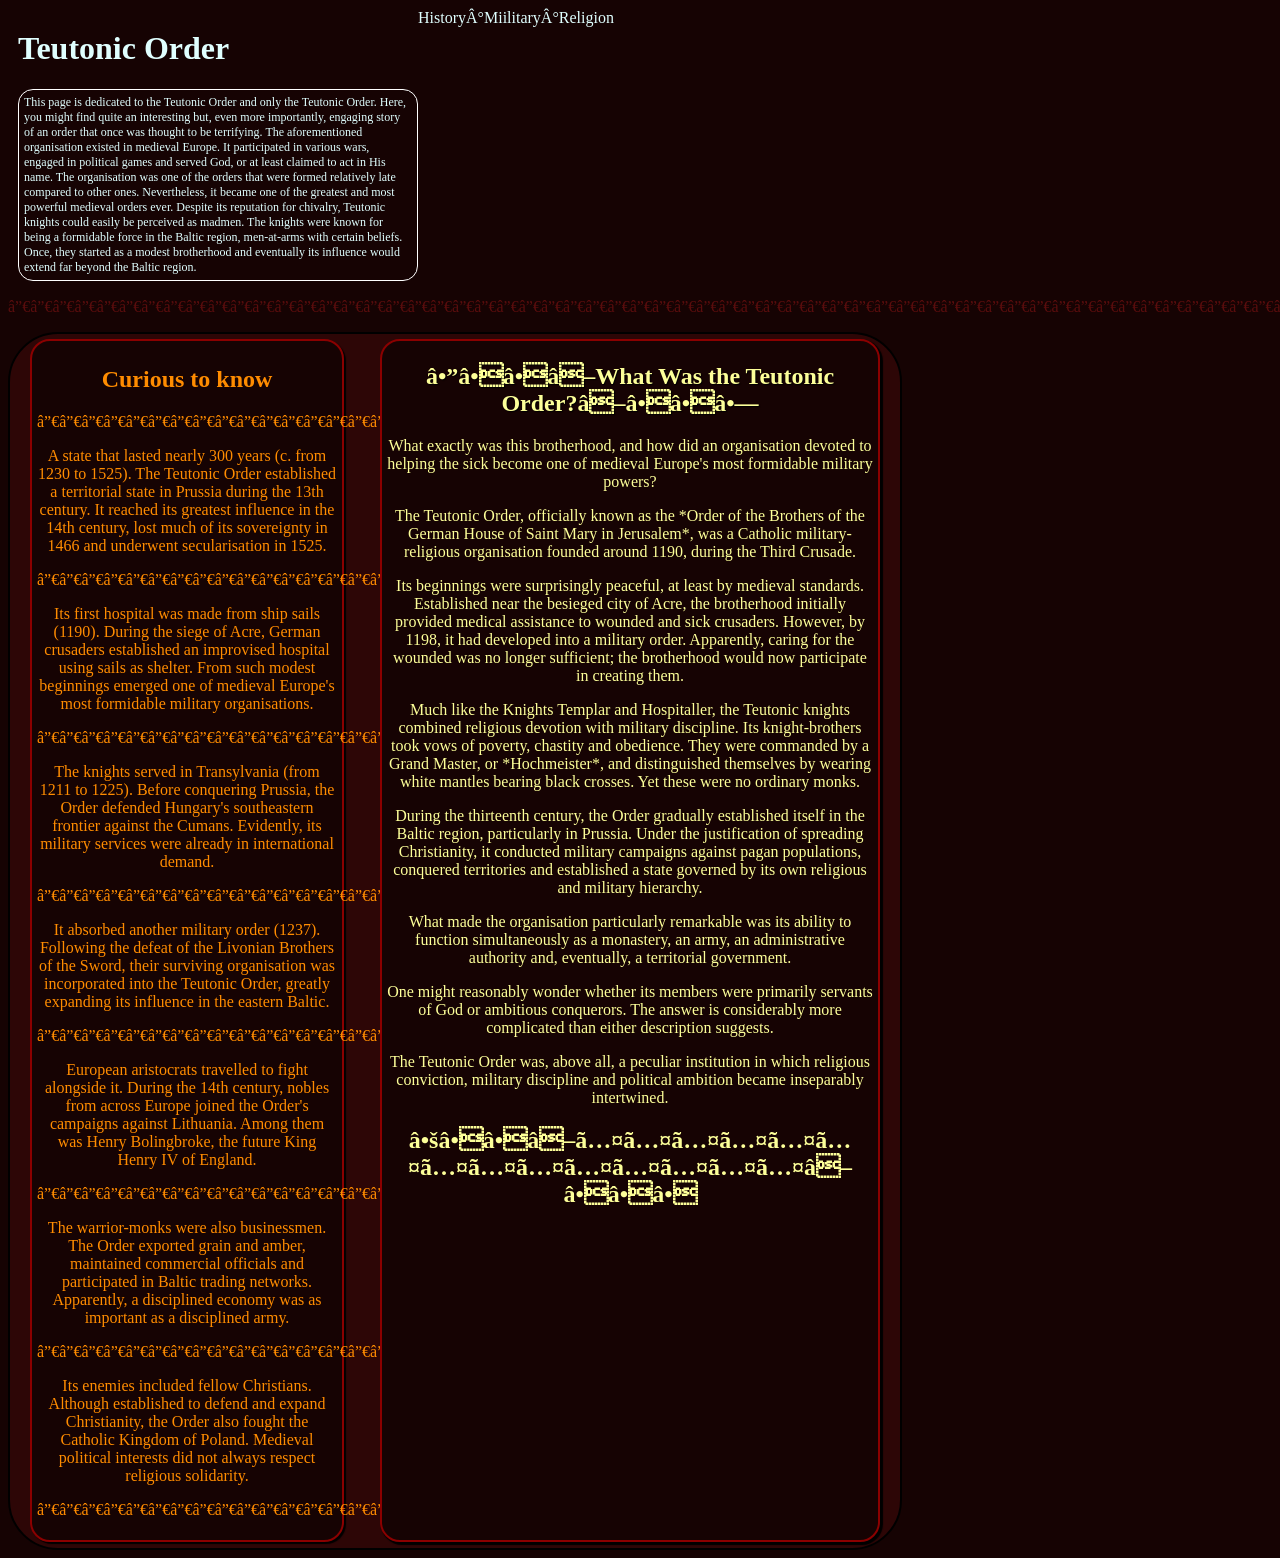
==== page.html @ 75b75c7e "this page will eventually replace the default one" ====
<!doctype html>
<html lang="en">
  <head>
    <meta: charset: UTF-8/>
    <meta name="viewport" content="device-width, initial-scale=1.0" />
    <title>A casual page in the browser</title>
    <link id="theme" , rel="stylesheet" href="style.css" />
  </head>

  <body>
    <header>
      <div class="StartOf">
        <h1>Teutonic Order</h1>
        <div>History°Miilitary°Religion</div>
        <article class="description">
          This page is dedicated to the Teutonic Order and only the Teutonic
          Order. Here, you might find quite an interesting but, even more
          importantly, engaging story of an order that once was thought to be
          terrifying. The aforementioned organisation existed in medieval
          Europe. It participated in various wars, engaged in political games
          and served God, or at least claimed to act in His name. The
          organisation was one of the orders that were formed relatively late
          compared to other ones. Nevertheless, it became one of the greatest
          and most powerful medieval orders ever. Despite its reputation for
          chivalry, Teutonic knights could easily be perceived as madmen. The
          knights were known for being a formidable force in the Baltic region,
          men-at-arms with certain beliefs. Once, they started as a modest
          brotherhood and eventually its influence would extend far beyond the
          Baltic region.
        </article>
      </div>
    </header>

    <!-- <img
      class="intro"
      src="images/TeutonicBanner2.png"
      alt="Teutonic Order could be visualised through its symbols"
    />
    -->
    <p class="division">
      ───────────────────────────────────────────────────────────────────────────────────────────────────────────────
    </p>
    <main class="part1">
      <article class="arr2">
        <h2 class="heading2">Curious to know</h2>
        <p>──────────────────────────</p>

        <p>
          A state that lasted nearly 300 years (c. from 1230 to 1525). The
          Teutonic Order established a territorial state in Prussia during the
          13th century. It reached its greatest influence in the 14th century,
          lost much of its sovereignty in 1466 and underwent secularisation in
          1525.
        </p>

        <p>──────────────────────────</p>

        <p>
          Its first hospital was made from ship sails (1190). During the siege
          of Acre, German crusaders established an improvised hospital using
          sails as shelter. From such modest beginnings emerged one of medieval
          Europe's most formidable military organisations.
        </p>

        <p>──────────────────────────</p>

        <p>
          The knights served in Transylvania (from 1211 to 1225). Before
          conquering Prussia, the Order defended Hungary's southeastern frontier
          against the Cumans. Evidently, its military services were already in
          international demand.
        </p>

        <p>──────────────────────────</p>

        <p>
          It absorbed another military order (1237). Following the defeat of the
          Livonian Brothers of the Sword, their surviving organisation was
          incorporated into the Teutonic Order, greatly expanding its influence
          in the eastern Baltic.
        </p>

        <p>──────────────────────────</p>

        <p>
          European aristocrats travelled to fight alongside it. During the 14th
          century, nobles from across Europe joined the Order's campaigns
          against Lithuania. Among them was Henry Bolingbroke, the future King
          Henry IV of England.
        </p>

        <p>──────────────────────────</p>

        <p>
          The warrior-monks were also businessmen. The Order exported grain and
          amber, maintained commercial officials and participated in Baltic
          trading networks. Apparently, a disciplined economy was as important
          as a disciplined army.
        </p>

        <p>──────────────────────────</p>

        <p>
          Its enemies included fellow Christians. Although established to defend
          and expand Christianity, the Order also fought the Catholic Kingdom of
          Poland. Medieval political interests did not always respect religious
          solidarity.
        </p>

        <p>──────────────────────────</p>
      </article>
      <article class="arr1">
        <h2 class="ssection1">╔══❖What Was the Teutonic Order?❖══╗</h2>

        <p>
          What exactly was this brotherhood, and how did an organisation devoted
          to helping the sick become one of medieval Europe's most formidable
          military powers?
        </p>

        <p>
          The Teutonic Order, officially known as the *Order of the Brothers of
          the German House of Saint Mary in Jerusalem*, was a Catholic
          military-religious organisation founded around 1190, during the Third
          Crusade.
        </p>

        <p>
          Its beginnings were surprisingly peaceful, at least by medieval
          standards. Established near the besieged city of Acre, the brotherhood
          initially provided medical assistance to wounded and sick crusaders.
          However, by 1198, it had developed into a military order. Apparently,
          caring for the wounded was no longer sufficient; the brotherhood would
          now participate in creating them.
        </p>

        <p>
          Much like the Knights Templar and Hospitaller, the Teutonic knights
          combined religious devotion with military discipline. Its
          knight-brothers took vows of poverty, chastity and obedience. They
          were commanded by a Grand Master, or *Hochmeister*, and distinguished
          themselves by wearing white mantles bearing black crosses. Yet these
          were no ordinary monks.
        </p>

        <p>
          During the thirteenth century, the Order gradually established itself
          in the Baltic region, particularly in Prussia. Under the justification
          of spreading Christianity, it conducted military campaigns against
          pagan populations, conquered territories and established a state
          governed by its own religious and military hierarchy.
        </p>

        <p>
          What made the organisation particularly remarkable was its ability to
          function simultaneously as a monastery, an army, an administrative
          authority and, eventually, a territorial government.
        </p>

        <p>
          One might reasonably wonder whether its members were primarily
          servants of God or ambitious conquerors. The answer is considerably
          more complicated than either description suggests.
        </p>

        <p>
          The Teutonic Order was, above all, a peculiar institution in which
          religious conviction, military discipline and political ambition
          became inseparably intertwined.
        </p>
        <h2>╚══❖ㅤㅤㅤㅤㅤㅤㅤㅤㅤㅤㅤㅤㅤㅤ❖══╝</h2>
      </article>
    </main>
  </body>
</html>
---- style.css ----
:root {
  --bloodyRed1: hsl(0, 75%, 5%);
  --bloodyRed2: hsl(0, 75%, 10%);
  --bloodyRed3: hsl(0, 75%, 20%);
  --bloodyRed4: hsl(0, 75%, 30%);
  --bloodyRed5: hsl(0, 75%, 40%);
  --bloodyRed6: hsl(0, 75%, 50%);
  --bloodyRed7: hsl(0, 75%, 60%);
  --bloodyRed8: hsl(0, 75%, 70%);
  --bloodyRed9: hsl(0, 75%, 80%);
  --bloodyRed10: hsl(0, 75%, 90%);
  --bloodyRed11: hsl(0, 75%, 100%);

  --yellow1: hsl(61, 100%, 5%);
  --yellow2: hsl(61, 100%, 10%);
  --yellow3: hsl(61, 100%, 20%);
  --yellow4: hsl(61, 100%, 30%);
  --yellow5: hsl(61, 100%, 40%);
  --yellow6: hsl(61, 100%, 50%);
  --yellow7: hsl(61, 100%, 60%);
  --yellow8: hsl(61, 100%, 70%);
  --yellow9: hsl(61, 100%, 80%);
  --yellow10: hsl(61, 100%, 90%);
  --yellow11: hsl(61, 100%, 100%);

  --orange1: hsl(33, 100%, 5%);
  --orange2: hsl(33, 100%, 10%);
  --orange3: hsl(33, 100%, 20%);
  --orange4: hsl(33, 100%, 30%);
  --orange5: hsl(33, 100%, 40%);
  --orange6: hsl(33, 100%, 50%);
  --orange7: hsl(33, 100%, 60%);
  --orange8: hsl(33, 100%, 70%);
  --orange9: hsl(33, 100%, 80%);
  --orange10: hsl(33, 100%, 90%);
  --orange11: hsl(33, 100%, 100%);

  --purple1: hsl(278, 100%, 5%);
  --purple2: hsl(278, 100%, 10%);
  --purple3: hsl(278, 100%, 20%);
  --purple4: hsl(278, 100%, 30%);
  --purple5: hsl(278, 100%, 40%);
  --purple6: hsl(278, 100%, 50%);
  --purple7: hsl(278, 100%, 60%);
  --purple8: hsl(278, 100%, 70%);
  --purple9: hsl(278, 100%, 80%);
  --purple10: hsl(278, 100%, 90%);
  --purple11: hsl(278, 100%, 100%);
}

body {
  color: var(--bloodyRed6);
  text-decoration-color: var(--yellow5);
  background-color: var(--bloodyRed1);
}

footer {
  color: var(--orange8);
  background-color: var(--purple1);
}

.StartOf {
  color: lightcyan;
  border-radius: 20px;
  max-width: 4000;
  padding: 1px 5px 1px 10px;

  display: grid;
  grid-template-columns: 400px 1fr;
}

.description {
  max-width: 400px;
  max-height: 300px;
  margin-top: 0;
  margin-bottom: 0;
  margin-left: auto;
  margin-right: 0;

  border: 1px solid white;
  border-radius: 15px;
  padding: 5px 5px;

  font-size: 12px;
}

.division {
  color: var(--bloodyRed3);
}

main {
  max-width: 850px;
  margin-top: 0;
  margin-bottom: 0;
  margin-left: 0;
  margin-right: auto;

  display: grid;
  grid-template-columns: 350px 500px;
  gap: 0;

  color: var(--orange6);
  background-color: var(--bloodyRed2);
  padding: 0.01px 20px 1px 20px;

  text-align: center;
  border: 2px solid black;
  border-radius: 50px;
}

.ssection1 {
  text-shadow: 1px 1px 1px black;
}

.arr1 {
  max-width: 550px;
  margin-top: 5px;
  margin-bottom: 5px;
  margin-left: 0;
  margin-right: auto;
  padding: 2px 5px;
  border: 2px solid darkred;
  border-radius: 20px;

  box-shadow: 2px 2px 1px 1px black;

  color: var(--yellow9);
  text-decoration-color: var(--yellow5);
  background-color: var(--bloodyRed1);

  font-size: 16px;
}

.arr2 {
  max-width: 300px;
  margin-top: 5px;
  margin-bottom: 5px;
  margin-left: 0;
  margin-right: auto;
  padding: 5px 5px;
  border: 2px solid darkred;
  border-radius: 20px;

  box-shadow: 2px 2px 1px black;

  color: var(--orange6);
  text-decoration-color: var(--yellow5);
  background-color: var(--bloodyRed1);
}

.intro {
  max-width: 200px;
  max-height: 200px;
}
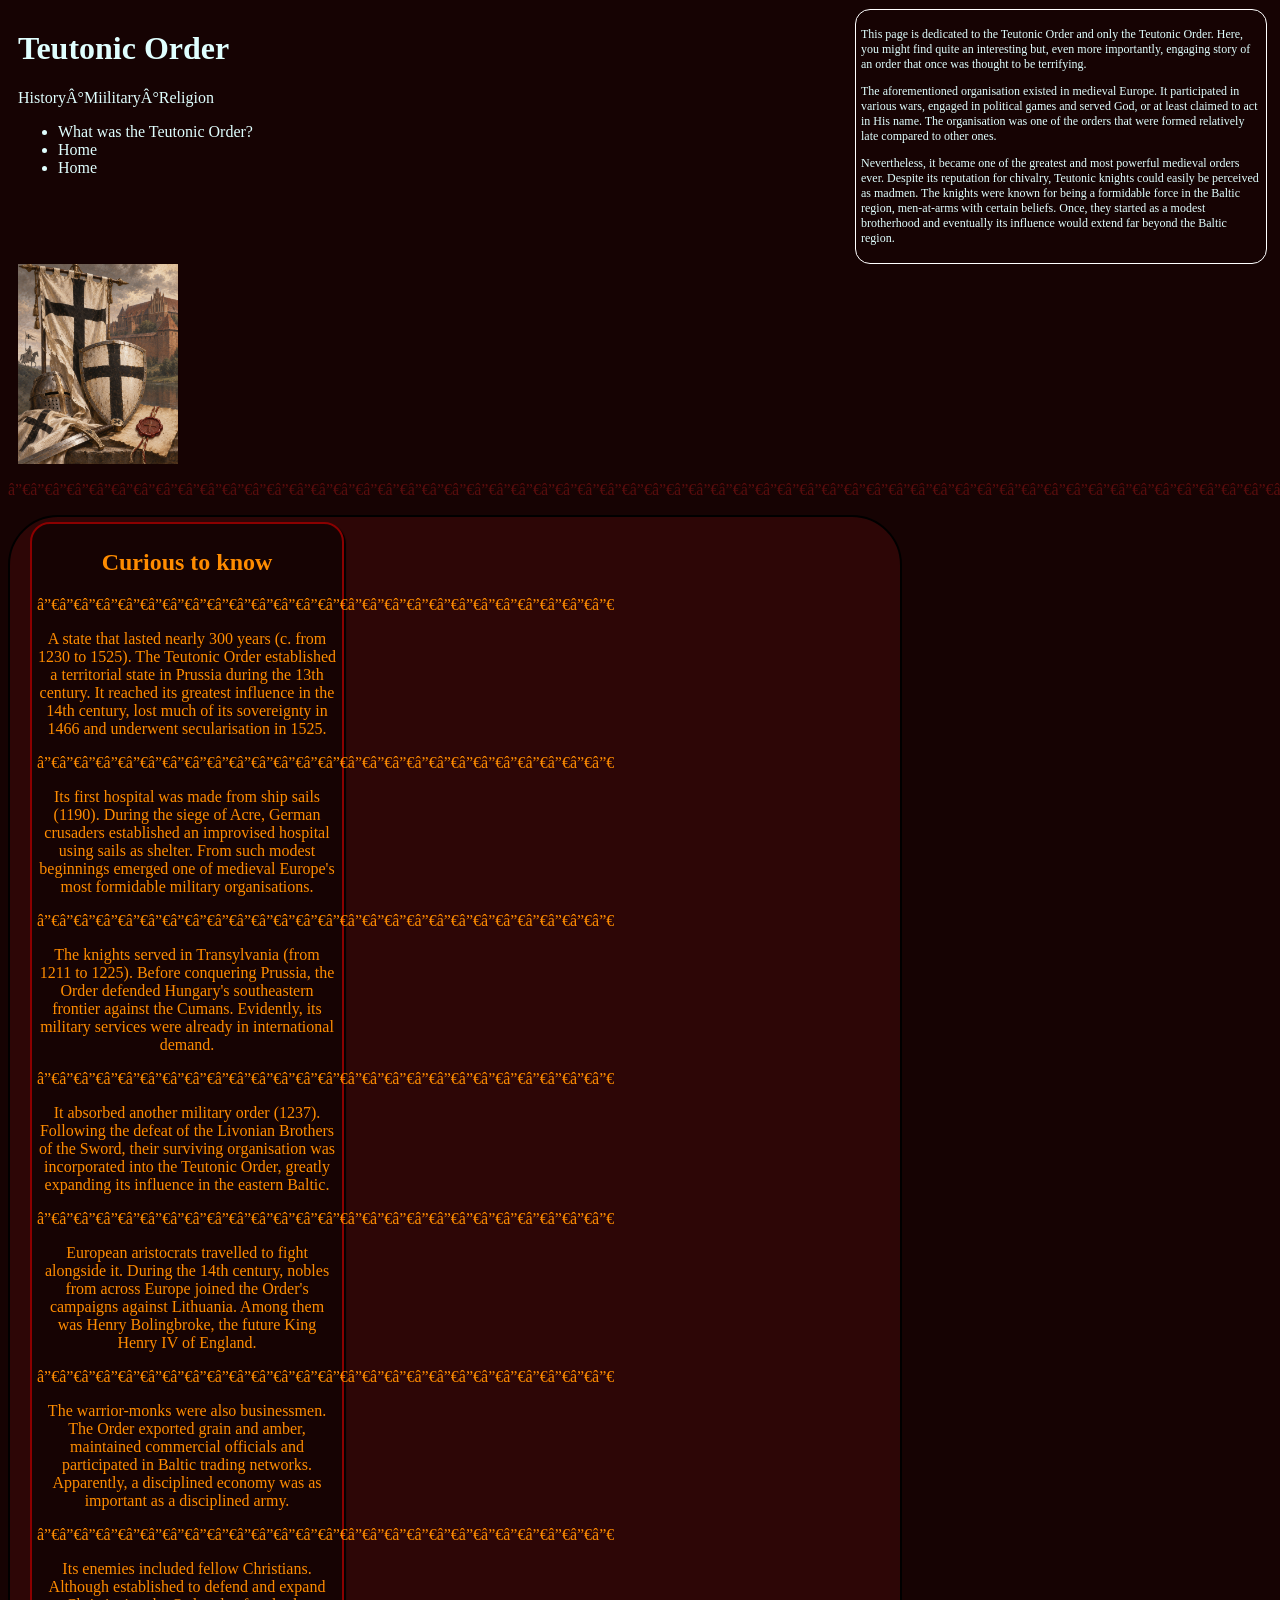
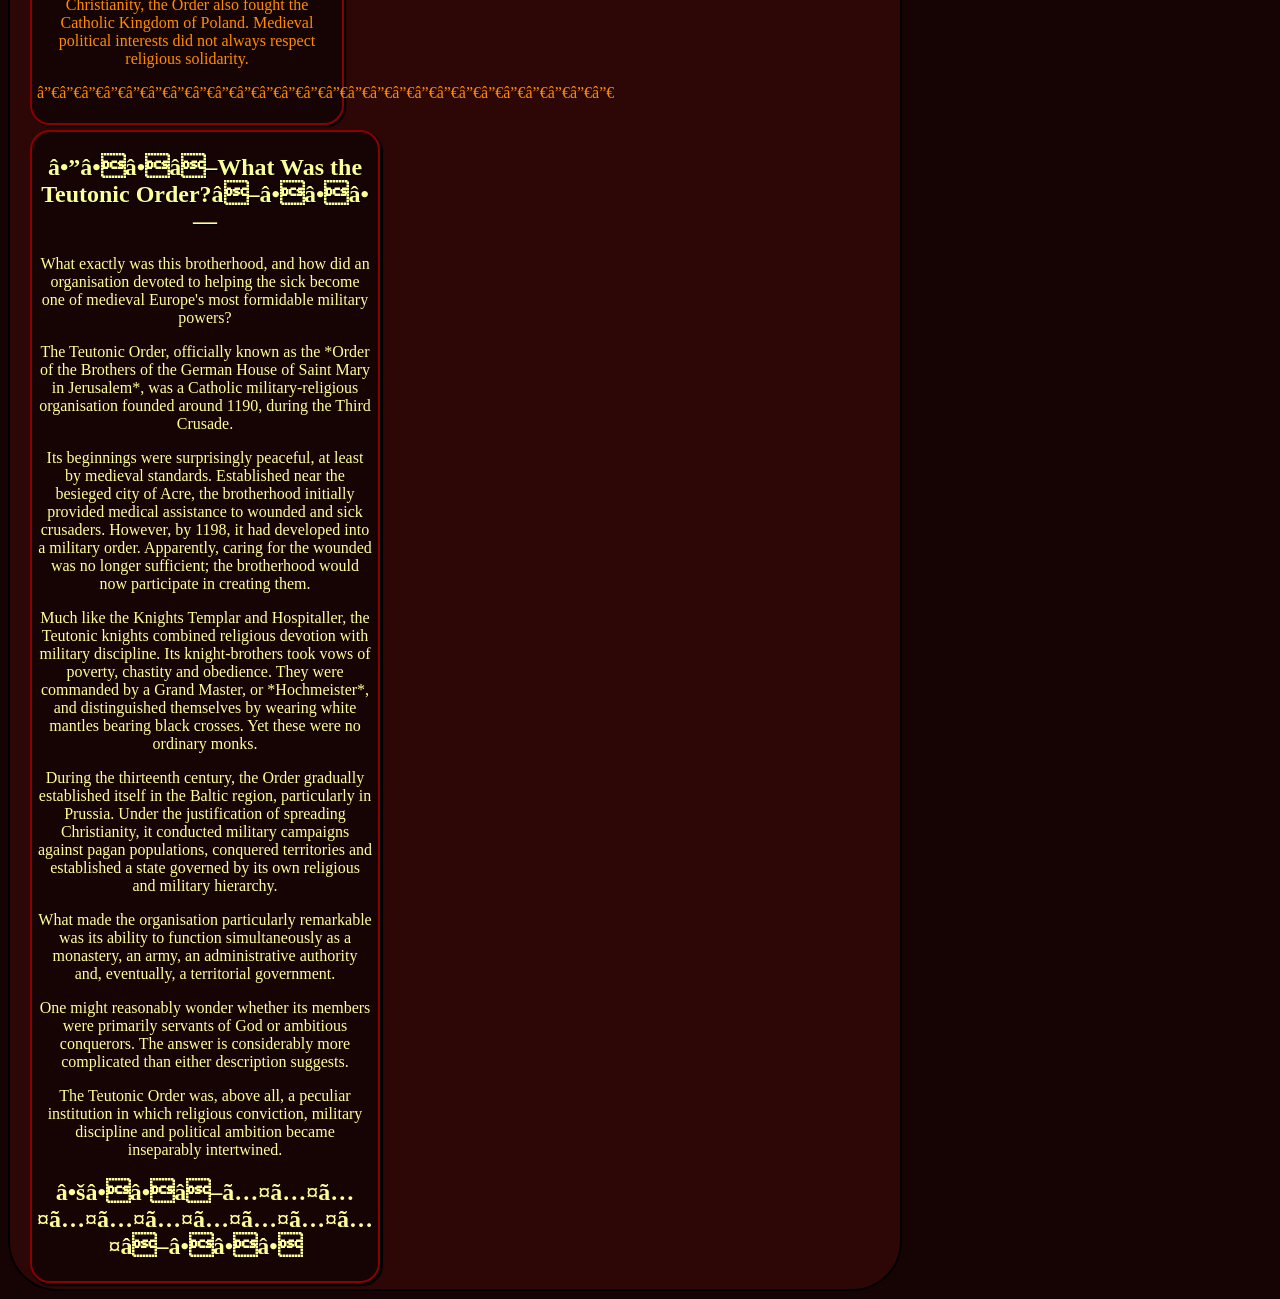
==== commit 59677a3f: "altered the page" ====
--- a/page.html
+++ b/page.html
@@ -10,24 +10,45 @@
   <body>
     <header>
       <div class="StartOf">
-        <h1>Teutonic Order</h1>
-        <div>History°Miilitary°Religion</div>
+        <div class="heads">
+          <h1>Teutonic Order</h1>
+          History°Miilitary°Religion
+          <nav>
+            <ul>
+              <li><a>What was the Teutonic Order?</a></li>
+              <li><a>Home</a></li>
+              <li><a>Home</a></li>
+            </ul>
+          </nav>
+        </div>
         <article class="description">
-          This page is dedicated to the Teutonic Order and only the Teutonic
-          Order. Here, you might find quite an interesting but, even more
-          importantly, engaging story of an order that once was thought to be
-          terrifying. The aforementioned organisation existed in medieval
-          Europe. It participated in various wars, engaged in political games
-          and served God, or at least claimed to act in His name. The
-          organisation was one of the orders that were formed relatively late
-          compared to other ones. Nevertheless, it became one of the greatest
-          and most powerful medieval orders ever. Despite its reputation for
-          chivalry, Teutonic knights could easily be perceived as madmen. The
-          knights were known for being a formidable force in the Baltic region,
-          men-at-arms with certain beliefs. Once, they started as a modest
-          brotherhood and eventually its influence would extend far beyond the
-          Baltic region.
+          <p>
+            This page is dedicated to the Teutonic Order and only the Teutonic
+            Order. Here, you might find quite an interesting but, even more
+            importantly, engaging story of an order that once was thought to be
+            terrifying.
+          </p>
+          <p>
+            The aforementioned organisation existed in medieval Europe. It
+            participated in various wars, engaged in political games and served
+            God, or at least claimed to act in His name. The organisation was
+            one of the orders that were formed relatively late compared to other
+            ones.
+          </p>
+          <p>
+            Nevertheless, it became one of the greatest and most powerful
+            medieval orders ever. Despite its reputation for chivalry, Teutonic
+            knights could easily be perceived as madmen. The knights were known
+            for being a formidable force in the Baltic region, men-at-arms with
+            certain beliefs. Once, they started as a modest brotherhood and
+            eventually its influence would extend far beyond the Baltic region.
+          </p>
         </article>
+        <img
+          class="intro"
+          src="images/preview.png"
+          alt="Teutonic Order could be visualised through its symbols"
+        />
       </div>
     </header>
 
@@ -38,138 +59,141 @@
     />
     -->
     <p class="division">
-      ───────────────────────────────────────────────────────────────────────────────────────────────────────────────
+      ──────────────────────────────────────────────────────────
     </p>
     <main class="part1">
-      <article class="arr2">
-        <h2 class="heading2">Curious to know</h2>
-        <p>──────────────────────────</p>
+      <div class="read">
+        <article class="arr2">
+          <h2 class="heading2">Curious to know</h2>
+          <p>──────────────────────────</p>
 
-        <p>
-          A state that lasted nearly 300 years (c. from 1230 to 1525). The
-          Teutonic Order established a territorial state in Prussia during the
-          13th century. It reached its greatest influence in the 14th century,
-          lost much of its sovereignty in 1466 and underwent secularisation in
-          1525.
-        </p>
+          <p>
+            A state that lasted nearly 300 years (c. from 1230 to 1525). The
+            Teutonic Order established a territorial state in Prussia during the
+            13th century. It reached its greatest influence in the 14th century,
+            lost much of its sovereignty in 1466 and underwent secularisation in
+            1525.
+          </p>
 
-        <p>──────────────────────────</p>
+          <p>──────────────────────────</p>
 
-        <p>
-          Its first hospital was made from ship sails (1190). During the siege
-          of Acre, German crusaders established an improvised hospital using
-          sails as shelter. From such modest beginnings emerged one of medieval
-          Europe's most formidable military organisations.
-        </p>
+          <p>
+            Its first hospital was made from ship sails (1190). During the siege
+            of Acre, German crusaders established an improvised hospital using
+            sails as shelter. From such modest beginnings emerged one of
+            medieval Europe's most formidable military organisations.
+          </p>
 
-        <p>──────────────────────────</p>
+          <p>──────────────────────────</p>
 
-        <p>
-          The knights served in Transylvania (from 1211 to 1225). Before
-          conquering Prussia, the Order defended Hungary's southeastern frontier
-          against the Cumans. Evidently, its military services were already in
-          international demand.
-        </p>
+          <p>
+            The knights served in Transylvania (from 1211 to 1225). Before
+            conquering Prussia, the Order defended Hungary's southeastern
+            frontier against the Cumans. Evidently, its military services were
+            already in international demand.
+          </p>
 
-        <p>──────────────────────────</p>
+          <p>──────────────────────────</p>
 
-        <p>
-          It absorbed another military order (1237). Following the defeat of the
-          Livonian Brothers of the Sword, their surviving organisation was
-          incorporated into the Teutonic Order, greatly expanding its influence
-          in the eastern Baltic.
-        </p>
+          <p>
+            It absorbed another military order (1237). Following the defeat of
+            the Livonian Brothers of the Sword, their surviving organisation was
+            incorporated into the Teutonic Order, greatly expanding its
+            influence in the eastern Baltic.
+          </p>
 
-        <p>──────────────────────────</p>
+          <p>──────────────────────────</p>
 
-        <p>
-          European aristocrats travelled to fight alongside it. During the 14th
-          century, nobles from across Europe joined the Order's campaigns
-          against Lithuania. Among them was Henry Bolingbroke, the future King
-          Henry IV of England.
-        </p>
+          <p>
+            European aristocrats travelled to fight alongside it. During the
+            14th century, nobles from across Europe joined the Order's campaigns
+            against Lithuania. Among them was Henry Bolingbroke, the future King
+            Henry IV of England.
+          </p>
 
-        <p>──────────────────────────</p>
+          <p>──────────────────────────</p>
 
-        <p>
-          The warrior-monks were also businessmen. The Order exported grain and
-          amber, maintained commercial officials and participated in Baltic
-          trading networks. Apparently, a disciplined economy was as important
-          as a disciplined army.
-        </p>
+          <p>
+            The warrior-monks were also businessmen. The Order exported grain
+            and amber, maintained commercial officials and participated in
+            Baltic trading networks. Apparently, a disciplined economy was as
+            important as a disciplined army.
+          </p>
 
-        <p>──────────────────────────</p>
+          <p>──────────────────────────</p>
 
-        <p>
-          Its enemies included fellow Christians. Although established to defend
-          and expand Christianity, the Order also fought the Catholic Kingdom of
-          Poland. Medieval political interests did not always respect religious
-          solidarity.
-        </p>
+          <p>
+            Its enemies included fellow Christians. Although established to
+            defend and expand Christianity, the Order also fought the Catholic
+            Kingdom of Poland. Medieval political interests did not always
+            respect religious solidarity.
+          </p>
 
-        <p>──────────────────────────</p>
-      </article>
-      <article class="arr1">
-        <h2 class="ssection1">╔══❖What Was the Teutonic Order?❖══╗</h2>
+          <p>──────────────────────────</p>
+        </article>
+        <article class="arr1">
+          <h2 class="ssection1">╔══❖What Was the Teutonic Order?❖══╗</h2>
 
-        <p>
-          What exactly was this brotherhood, and how did an organisation devoted
-          to helping the sick become one of medieval Europe's most formidable
-          military powers?
-        </p>
+          <p>
+            What exactly was this brotherhood, and how did an organisation
+            devoted to helping the sick become one of medieval Europe's most
+            formidable military powers?
+          </p>
 
-        <p>
-          The Teutonic Order, officially known as the *Order of the Brothers of
-          the German House of Saint Mary in Jerusalem*, was a Catholic
-          military-religious organisation founded around 1190, during the Third
-          Crusade.
-        </p>
+          <p>
+            The Teutonic Order, officially known as the *Order of the Brothers
+            of the German House of Saint Mary in Jerusalem*, was a Catholic
+            military-religious organisation founded around 1190, during the
+            Third Crusade.
+          </p>
 
-        <p>
-          Its beginnings were surprisingly peaceful, at least by medieval
-          standards. Established near the besieged city of Acre, the brotherhood
-          initially provided medical assistance to wounded and sick crusaders.
-          However, by 1198, it had developed into a military order. Apparently,
-          caring for the wounded was no longer sufficient; the brotherhood would
-          now participate in creating them.
-        </p>
+          <p>
+            Its beginnings were surprisingly peaceful, at least by medieval
+            standards. Established near the besieged city of Acre, the
+            brotherhood initially provided medical assistance to wounded and
+            sick crusaders. However, by 1198, it had developed into a military
+            order. Apparently, caring for the wounded was no longer sufficient;
+            the brotherhood would now participate in creating them.
+          </p>
 
-        <p>
-          Much like the Knights Templar and Hospitaller, the Teutonic knights
-          combined religious devotion with military discipline. Its
-          knight-brothers took vows of poverty, chastity and obedience. They
-          were commanded by a Grand Master, or *Hochmeister*, and distinguished
-          themselves by wearing white mantles bearing black crosses. Yet these
-          were no ordinary monks.
-        </p>
+          <p>
+            Much like the Knights Templar and Hospitaller, the Teutonic knights
+            combined religious devotion with military discipline. Its
+            knight-brothers took vows of poverty, chastity and obedience. They
+            were commanded by a Grand Master, or *Hochmeister*, and
+            distinguished themselves by wearing white mantles bearing black
+            crosses. Yet these were no ordinary monks.
+          </p>
 
-        <p>
-          During the thirteenth century, the Order gradually established itself
-          in the Baltic region, particularly in Prussia. Under the justification
-          of spreading Christianity, it conducted military campaigns against
-          pagan populations, conquered territories and established a state
-          governed by its own religious and military hierarchy.
-        </p>
+          <p>
+            During the thirteenth century, the Order gradually established
+            itself in the Baltic region, particularly in Prussia. Under the
+            justification of spreading Christianity, it conducted military
+            campaigns against pagan populations, conquered territories and
+            established a state governed by its own religious and military
+            hierarchy.
+          </p>
 
-        <p>
-          What made the organisation particularly remarkable was its ability to
-          function simultaneously as a monastery, an army, an administrative
-          authority and, eventually, a territorial government.
-        </p>
+          <p>
+            What made the organisation particularly remarkable was its ability
+            to function simultaneously as a monastery, an army, an
+            administrative authority and, eventually, a territorial government.
+          </p>
 
-        <p>
-          One might reasonably wonder whether its members were primarily
-          servants of God or ambitious conquerors. The answer is considerably
-          more complicated than either description suggests.
-        </p>
+          <p>
+            One might reasonably wonder whether its members were primarily
+            servants of God or ambitious conquerors. The answer is considerably
+            more complicated than either description suggests.
+          </p>
 
-        <p>
-          The Teutonic Order was, above all, a peculiar institution in which
-          religious conviction, military discipline and political ambition
-          became inseparably intertwined.
-        </p>
-        <h2>╚══❖ㅤㅤㅤㅤㅤㅤㅤㅤㅤㅤㅤㅤㅤㅤ❖══╝</h2>
-      </article>
+          <p>
+            The Teutonic Order was, above all, a peculiar institution in which
+            religious conviction, military discipline and political ambition
+            became inseparably intertwined.
+          </p>
+          <h2>╚══❖ㅤㅤㅤㅤㅤㅤㅤㅤㅤㅤ❖══╝</h2>
+        </article>
+      </div>
     </main>
   </body>
 </html>
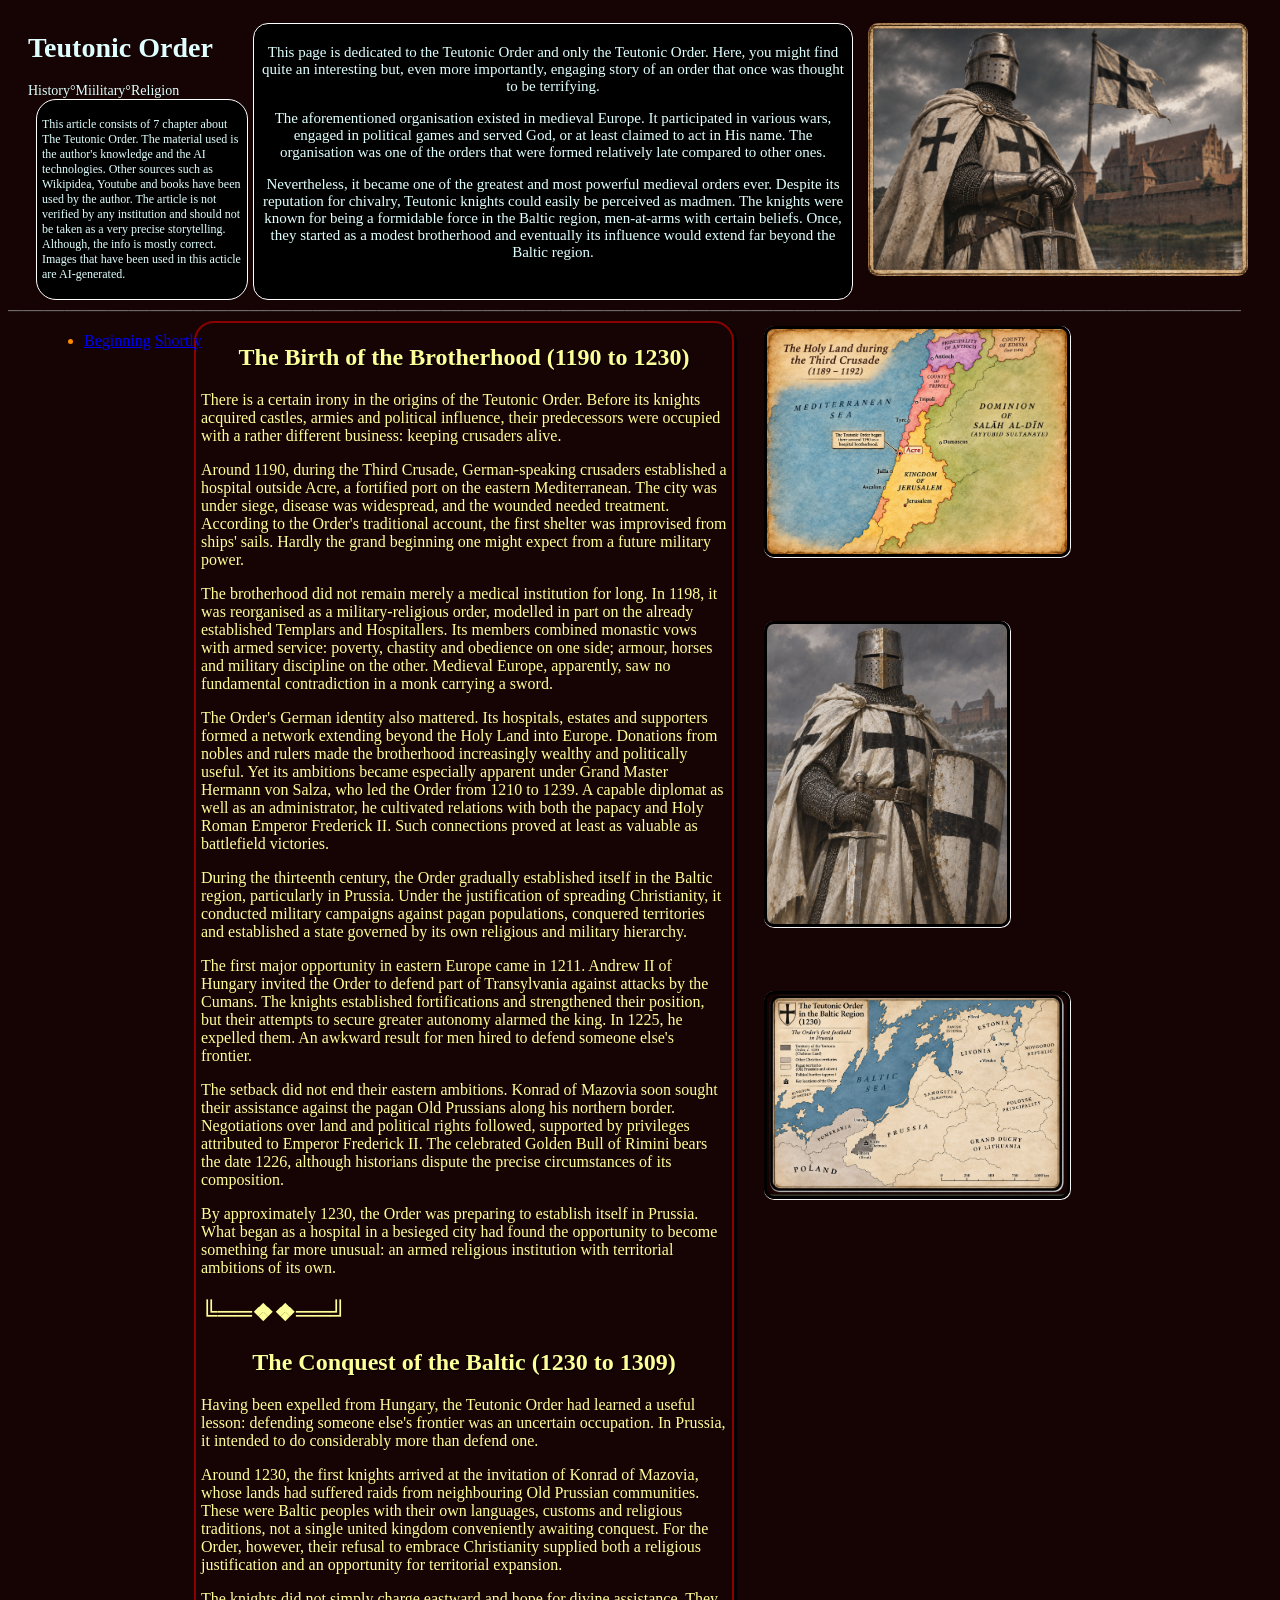
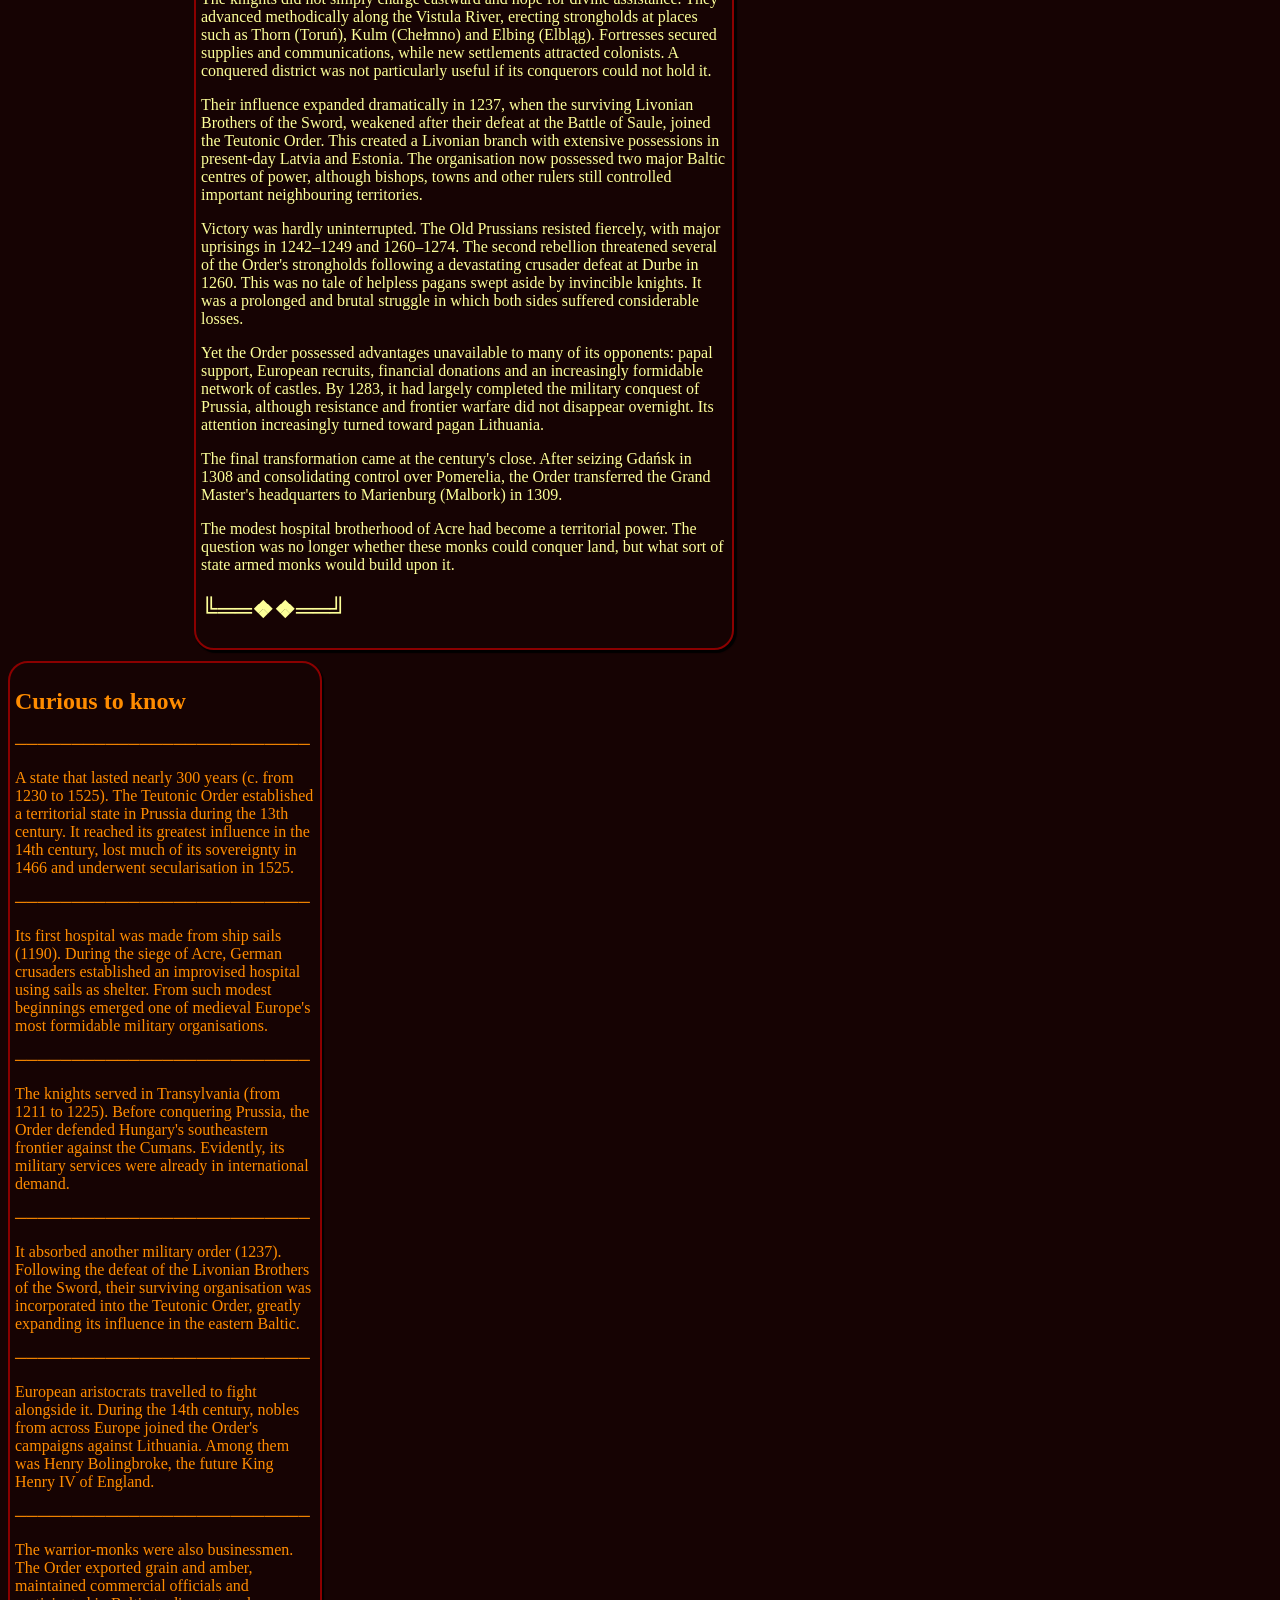
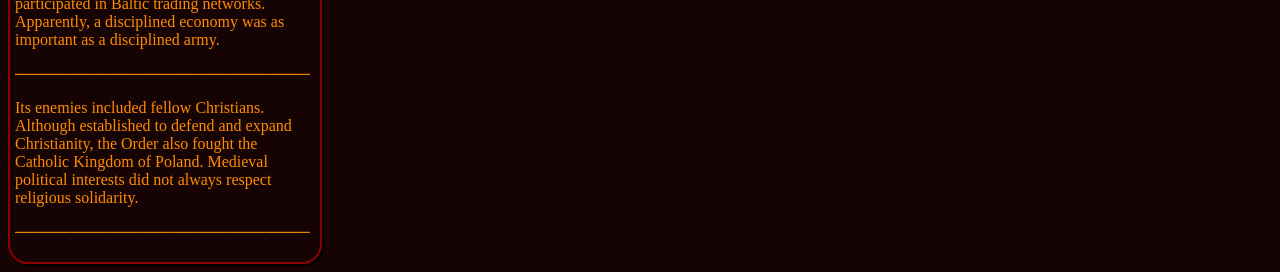
==== commit b5c47169: "played with the page" ====
--- a/page.html
+++ b/page.html
@@ -1,8 +1,8 @@
 <!doctype html>
 <html lang="en">
   <head>
-    <meta: charset: UTF-8/>
-    <meta name="viewport" content="device-width, initial-scale=1.0" />
+    <meta charset="UTF-8" />
+    <meta name="viewport" content="width=device-width, initial-scale=1.0" />
     <title>A casual page in the browser</title>
     <link id="theme" , rel="stylesheet" href="style.css" />
   </head>
@@ -13,13 +13,17 @@
         <div class="heads">
           <h1>Teutonic Order</h1>
           History°Miilitary°Religion
-          <nav>
-            <ul>
-              <li><a>What was the Teutonic Order?</a></li>
-              <li><a>Home</a></li>
-              <li><a>Home</a></li>
-            </ul>
-          </nav>
+          <div class="aFewIntroWords">
+            <p>
+              This article consists of 7 chapter about The Teutonic Order. The
+              material used is the author's knowledge and the AI technologies.
+              Other sources such as Wikipidea, Youtube and books have been used
+              by the author. The article is not verified by any institution and
+              should not be taken as a very precise storytelling. Although, the
+              info is mostly correct. Images that have been used in this acticle
+              are AI-generated.
+            </p>
+          </div>
         </div>
         <article class="description">
           <p>
@@ -46,12 +50,11 @@
         </article>
         <img
           class="intro"
-          src="images/preview.png"
+          src="images/KnightNewIntro.png"
           alt="Teutonic Order could be visualised through its symbols"
         />
       </div>
     </header>
-
     <!-- <img
       class="intro"
       src="images/TeutonicBanner2.png"
@@ -59,110 +62,61 @@
     />
     -->
     <p class="division">
-      ──────────────────────────────────────────────────────────
+      ──────────────────────────────────────────────────────────────────────────────────────────────────────────────────────────────────────────────────────────────────────────────
     </p>
     <main class="part1">
       <div class="read">
-        <article class="arr2">
-          <h2 class="heading2">Curious to know</h2>
-          <p>──────────────────────────</p>
-
-          <p>
-            A state that lasted nearly 300 years (c. from 1230 to 1525). The
-            Teutonic Order established a territorial state in Prussia during the
-            13th century. It reached its greatest influence in the 14th century,
-            lost much of its sovereignty in 1466 and underwent secularisation in
-            1525.
-          </p>
-
-          <p>──────────────────────────</p>
-
-          <p>
-            Its first hospital was made from ship sails (1190). During the siege
-            of Acre, German crusaders established an improvised hospital using
-            sails as shelter. From such modest beginnings emerged one of
-            medieval Europe's most formidable military organisations.
-          </p>
-
-          <p>──────────────────────────</p>
-
-          <p>
-            The knights served in Transylvania (from 1211 to 1225). Before
-            conquering Prussia, the Order defended Hungary's southeastern
-            frontier against the Cumans. Evidently, its military services were
-            already in international demand.
-          </p>
-
-          <p>──────────────────────────</p>
-
-          <p>
-            It absorbed another military order (1237). Following the defeat of
-            the Livonian Brothers of the Sword, their surviving organisation was
-            incorporated into the Teutonic Order, greatly expanding its
-            influence in the eastern Baltic.
-          </p>
-
-          <p>──────────────────────────</p>
-
-          <p>
-            European aristocrats travelled to fight alongside it. During the
-            14th century, nobles from across Europe joined the Order's campaigns
-            against Lithuania. Among them was Henry Bolingbroke, the future King
-            Henry IV of England.
-          </p>
-
-          <p>──────────────────────────</p>
-
-          <p>
-            The warrior-monks were also businessmen. The Order exported grain
-            and amber, maintained commercial officials and participated in
-            Baltic trading networks. Apparently, a disciplined economy was as
-            important as a disciplined army.
-          </p>
-
-          <p>──────────────────────────</p>
-
-          <p>
-            Its enemies included fellow Christians. Although established to
-            defend and expand Christianity, the Order also fought the Catholic
-            Kingdom of Poland. Medieval political interests did not always
-            respect religious solidarity.
-          </p>
-
-          <p>──────────────────────────</p>
+        <article>
+          <nav class="NavigateMe">
+            <ul>
+              <li>
+                <a href="#arrr1">Beginning</a>
+                <a href="#arrr2">Shortly</a>
+              </li>
+            </ul>
+          </nav>
         </article>
-        <article class="arr1">
-          <h2 class="ssection1">╔══❖What Was the Teutonic Order?❖══╗</h2>
-
-          <p>
-            What exactly was this brotherhood, and how did an organisation
-            devoted to helping the sick become one of medieval Europe's most
-            formidable military powers?
-          </p>
-
-          <p>
-            The Teutonic Order, officially known as the *Order of the Brothers
-            of the German House of Saint Mary in Jerusalem*, was a Catholic
-            military-religious organisation founded around 1190, during the
-            Third Crusade.
-          </p>
-
-          <p>
-            Its beginnings were surprisingly peaceful, at least by medieval
-            standards. Established near the besieged city of Acre, the
-            brotherhood initially provided medical assistance to wounded and
-            sick crusaders. However, by 1198, it had developed into a military
-            order. Apparently, caring for the wounded was no longer sufficient;
-            the brotherhood would now participate in creating them.
-          </p>
-
-          <p>
-            Much like the Knights Templar and Hospitaller, the Teutonic knights
-            combined religious devotion with military discipline. Its
-            knight-brothers took vows of poverty, chastity and obedience. They
-            were commanded by a Grand Master, or *Hochmeister*, and
-            distinguished themselves by wearing white mantles bearing black
-            crosses. Yet these were no ordinary monks.
+        <article id="arrr1" class="arr1">
+          <h2 id="begin" class="ssection1">
+            The Birth of the Brotherhood (1190 to 1230)
+          </h2>
+
+          <p>
+            There is a certain irony in the origins of the Teutonic Order.
+            Before its knights acquired castles, armies and political influence,
+            their predecessors were occupied with a rather different business:
+            keeping crusaders alive.
+          </p>
+
+          <p>
+            Around 1190, during the Third Crusade, German-speaking crusaders
+            established a hospital outside Acre, a fortified port on the eastern
+            Mediterranean. The city was under siege, disease was widespread, and
+            the wounded needed treatment. According to the Order's traditional
+            account, the first shelter was improvised from ships' sails. Hardly
+            the grand beginning one might expect from a future military power.
+          </p>
+
+          <p>
+            The brotherhood did not remain merely a medical institution for
+            long. In 1198, it was reorganised as a military-religious order,
+            modelled in part on the already established Templars and
+            Hospitallers. Its members combined monastic vows with armed service:
+            poverty, chastity and obedience on one side; armour, horses and
+            military discipline on the other. Medieval Europe, apparently, saw
+            no fundamental contradiction in a monk carrying a sword.
+          </p>
+
+          <p>
+            The Order's German identity also mattered. Its hospitals, estates
+            and supporters formed a network extending beyond the Holy Land into
+            Europe. Donations from nobles and rulers made the brotherhood
+            increasingly wealthy and politically useful. Yet its ambitions
+            became especially apparent under Grand Master Hermann von Salza, who
+            led the Order from 1210 to 1239. A capable diplomat as well as an
+            administrator, he cultivated relations with both the papacy and Holy
+            Roman Emperor Frederick II. Such connections proved at least as
+            valuable as battlefield victories.
           </p>
 
           <p>
@@ -175,25 +129,195 @@
           </p>
 
           <p>
-            What made the organisation particularly remarkable was its ability
-            to function simultaneously as a monastery, an army, an
-            administrative authority and, eventually, a territorial government.
-          </p>
-
-          <p>
-            One might reasonably wonder whether its members were primarily
-            servants of God or ambitious conquerors. The answer is considerably
-            more complicated than either description suggests.
-          </p>
-
-          <p>
-            The Teutonic Order was, above all, a peculiar institution in which
-            religious conviction, military discipline and political ambition
-            became inseparably intertwined.
+            The first major opportunity in eastern Europe came in 1211. Andrew
+            II of Hungary invited the Order to defend part of Transylvania
+            against attacks by the Cumans. The knights established
+            fortifications and strengthened their position, but their attempts
+            to secure greater autonomy alarmed the king. In 1225, he expelled
+            them. An awkward result for men hired to defend someone else's
+            frontier.
+          </p>
+
+          <p>
+            The setback did not end their eastern ambitions. Konrad of Mazovia
+            soon sought their assistance against the pagan Old Prussians along
+            his northern border. Negotiations over land and political rights
+            followed, supported by privileges attributed to Emperor Frederick
+            II. The celebrated Golden Bull of Rimini bears the date 1226,
+            although historians dispute the precise circumstances of its
+            composition.
+          </p>
+
+          <p>
+            By approximately 1230, the Order was preparing to establish itself
+            in Prussia. What began as a hospital in a besieged city had found
+            the opportunity to become something far more unusual: an armed
+            religious institution with territorial ambitions of its own.
+          </p>
+          <h2>╚══❖ㅤㅤㅤㅤㅤㅤㅤㅤㅤㅤ❖══╝</h2>
+
+          <h2 id="Conquest" class="ssection1">
+            The Conquest of the Baltic (1230 to 1309)
+          </h2>
+
+          <p>
+            Having been expelled from Hungary, the Teutonic Order had learned a
+            useful lesson: defending someone else's frontier was an uncertain
+            occupation. In Prussia, it intended to do considerably more than
+            defend one.
+          </p>
+
+          <p>
+            Around 1230, the first knights arrived at the invitation of Konrad
+            of Mazovia, whose lands had suffered raids from neighbouring Old
+            Prussian communities. These were Baltic peoples with their own
+            languages, customs and religious traditions, not a single united
+            kingdom conveniently awaiting conquest. For the Order, however,
+            their refusal to embrace Christianity supplied both a religious
+            justification and an opportunity for territorial expansion.
+          </p>
+
+          <p>
+            The knights did not simply charge eastward and hope for divine
+            assistance. They advanced methodically along the Vistula River,
+            erecting strongholds at places such as Thorn (Toruń), Kulm (Chełmno)
+            and Elbing (Elbląg). Fortresses secured supplies and communications,
+            while new settlements attracted colonists. A conquered district was
+            not particularly useful if its conquerors could not hold it.
+          </p>
+
+          <p>
+            Their influence expanded dramatically in 1237, when the surviving
+            Livonian Brothers of the Sword, weakened after their defeat at the
+            Battle of Saule, joined the Teutonic Order. This created a Livonian
+            branch with extensive possessions in present-day Latvia and Estonia.
+            The organisation now possessed two major Baltic centres of power,
+            although bishops, towns and other rulers still controlled important
+            neighbouring territories.
+          </p>
+
+          <p>
+            Victory was hardly uninterrupted. The Old Prussians resisted
+            fiercely, with major uprisings in 1242–1249 and 1260–1274. The
+            second rebellion threatened several of the Order's strongholds
+            following a devastating crusader defeat at Durbe in 1260. This was
+            no tale of helpless pagans swept aside by invincible knights. It was
+            a prolonged and brutal struggle in which both sides suffered
+            considerable losses.
+          </p>
+
+          <p>
+            Yet the Order possessed advantages unavailable to many of its
+            opponents: papal support, European recruits, financial donations and
+            an increasingly formidable network of castles. By 1283, it had
+            largely completed the military conquest of Prussia, although
+            resistance and frontier warfare did not disappear overnight. Its
+            attention increasingly turned toward pagan Lithuania.
+          </p>
+
+          <p>
+            The final transformation came at the century's close. After seizing
+            Gdańsk in 1308 and consolidating control over Pomerelia, the Order
+            transferred the Grand Master's headquarters to Marienburg (Malbork)
+            in 1309.
+          </p>
+
+          <p>
+            The modest hospital brotherhood of Acre had become a territorial
+            power. The question was no longer whether these monks could conquer
+            land, but what sort of state armed monks would build upon it.
           </p>
           <h2>╚══❖ㅤㅤㅤㅤㅤㅤㅤㅤㅤㅤ❖══╝</h2>
         </article>
+        <div>
+          <img
+            class="main1"
+            src="images/Crusader States Map.png"
+            alt="Teutonic Knights in Acre in 1190"
+          />
+
+          <img
+            class="main2"
+            src="images/Teutonic Knight Before a Fortress.png"
+            alt="An example of a Teutonic knight"
+          />
+
+          <img
+            class="main3"
+            src="images/Teutonic Order in the Baltic 1230.png"
+            alt="An example of a Teutonic knight"
+          />
+        </div>
       </div>
+
+      <article id="arrr2" class="arr2">
+        <h2 class="heading2">Curious to know</h2>
+        <p>──────────────────────────</p>
+
+        <p>
+          A state that lasted nearly 300 years (c. from 1230 to 1525). The
+          Teutonic Order established a territorial state in Prussia during the
+          13th century. It reached its greatest influence in the 14th century,
+          lost much of its sovereignty in 1466 and underwent secularisation in
+          1525.
+        </p>
+
+        <p>──────────────────────────</p>
+
+        <p class="fact2">
+          Its first hospital was made from ship sails (1190). During the siege
+          of Acre, German crusaders established an improvised hospital using
+          sails as shelter. From such modest beginnings emerged one of medieval
+          Europe's most formidable military organisations.
+        </p>
+
+        <p>──────────────────────────</p>
+
+        <p class="fact3">
+          The knights served in Transylvania (from 1211 to 1225). Before
+          conquering Prussia, the Order defended Hungary's southeastern frontier
+          against the Cumans. Evidently, its military services were already in
+          international demand.
+        </p>
+
+        <p>──────────────────────────</p>
+
+        <p class="fact4">
+          It absorbed another military order (1237). Following the defeat of the
+          Livonian Brothers of the Sword, their surviving organisation was
+          incorporated into the Teutonic Order, greatly expanding its influence
+          in the eastern Baltic.
+        </p>
+
+        <p>──────────────────────────</p>
+
+        <p class="fact5">
+          European aristocrats travelled to fight alongside it. During the 14th
+          century, nobles from across Europe joined the Order's campaigns
+          against Lithuania. Among them was Henry Bolingbroke, the future King
+          Henry IV of England.
+        </p>
+
+        <p>──────────────────────────</p>
+
+        <p class="fact6">
+          The warrior-monks were also businessmen. The Order exported grain and
+          amber, maintained commercial officials and participated in Baltic
+          trading networks. Apparently, a disciplined economy was as important
+          as a disciplined army.
+        </p>
+
+        <p>──────────────────────────</p>
+
+        <p class="fact7">
+          Its enemies included fellow Christians. Although established to defend
+          and expand Christianity, the Order also fought the Catholic Kingdom of
+          Poland. Medieval political interests did not always respect religious
+          solidarity.
+        </p>
+
+        <p>──────────────────────────</p>
+      </article>
     </main>
   </body>
 </html>
--- a/style.css
+++ b/style.css
@@ -52,6 +52,7 @@
   color: var(--bloodyRed6);
   text-decoration-color: var(--yellow5);
   background-color: var(--bloodyRed1);
+  max-width: 1000px;
 }
 
 footer {
@@ -59,65 +60,100 @@
   background-color: var(--purple1);
 }
 
+.read {
+  max-width: 1070px;
+  margin-top: 0;
+  margin-bottom: 0;
+  margin-left: 16px;
+  margin-right: auto;
+
+  display: grid;
+  grid-template-columns: 150px 570px 1fr;
+  gap: 0;
+
+  color: var(--orange6);
+  padding: 0.01px 20px 1px 20px;
+
+  text-align: left;
+  border-radius: 50px;
+}
+
 .StartOf {
   color: lightcyan;
   border-radius: 20px;
-  max-width: 4000;
-  padding: 1px 5px 1px 10px;
+  max-width: 1800px;
+  padding: 5px 20px 5px 20px;
+
+  margin: auto;
 
   display: grid;
-  grid-template-columns: 400px 1fr;
+  grid-template-columns: 220px 600px 450px;
+  gap: 5px;
+}
+
+.heads {
+  max-width: 300px;
+  font-size: 14px;
 }
 
 .description {
-  max-width: 400px;
-  max-height: 300px;
-  margin-top: 0;
-  margin-bottom: 0;
-  margin-left: auto;
+  max-width: 600px;
+  max-height: 380px;
+  margin-top: 10px;
+  margin-bottom: 0;
+  margin-left: 0px;
   margin-right: 0;
 
   border: 1px solid white;
   border-radius: 15px;
   padding: 5px 5px;
 
+  font-size: 15px;
+
+  background-color: black;
+
+  text-align: center;
+}
+
+.aFewIntroWords {
+  max-width: 200px;
+  background-color: black;
+
+  margin-top: 0;
+  margin-bottom: 0;
+  margin-left: auto;
+  margin-right: 0;
+
+  border: 1px solid white;
+  border-radius: 20px;
+  padding: 5px 5px 5px 5px;
+
   font-size: 12px;
 }
 
 .division {
-  color: var(--bloodyRed3);
-}
-
-main {
-  max-width: 850px;
+  color: darkgrey;
+  font-size: 10px;
+  border-radius: 50px;
+  border: 10px aqua;
+
   margin-top: 0;
   margin-bottom: 0;
-  margin-left: 0;
-  margin-right: auto;
-
-  display: grid;
-  grid-template-columns: 350px 500px;
-  gap: 0;
-
-  color: var(--orange6);
-  background-color: var(--bloodyRed2);
-  padding: 0.01px 20px 1px 20px;
-
-  text-align: center;
-  border: 2px solid black;
-  border-radius: 50px;
+  margin-left: auto;
+  margin-right: auto;
 }
 
 .ssection1 {
   text-shadow: 1px 1px 1px black;
+  text-align: center;
 }
 
 .arr1 {
-  max-width: 550px;
+  max-width: 620px;
   margin-top: 5px;
   margin-bottom: 5px;
   margin-left: 0;
-  margin-right: auto;
+  margin-right: 30px;
   padding: 2px 5px;
   border: 2px solid darkred;
   border-radius: 20px;
@@ -149,6 +185,68 @@
 }
 
 .intro {
-  max-width: 200px;
-  max-height: 200px;
-}
+  max-width: 380px;
+  max-height: 380px;
+
+  margin-top: 10px;
+  margin-bottom: 0;
+  margin-left: 10px;
+  margin-right: 0;
+
+  border-radius: 10px;
+  border: 5px black;
+}
+
+.main1 {
+  max-width: 300px;
+  max-height: 300px;
+
+  margin-top: 10px;
+  margin-bottom: 0;
+  margin-left: auto;
+  margin-right: auto;
+
+  border-radius: 10px;
+  border: solid black;
+
+  box-shadow: inset 0.5px 0.5px 0.5px 0.5px black;
+  box-shadow: 0.5px 0.5px 0.5px 0.5px whitesmoke;
+}
+
+.main2 {
+  max-width: 300px;
+  max-height: 300px;
+
+  margin-top: 60px;
+  margin-bottom: 0;
+  margin-left: auto;
+  margin-right: auto;
+
+  border-radius: 10px;
+  border: solid black;
+  box-shadow: inset 5px 5px 5px 5px black;
+  box-shadow: 0.5px 0.5px 0.5px 0.5px whitesmoke;
+}
+
+.main3 {
+  max-width: 300px;
+  max-height: 300px;
+
+  margin-top: 60px;
+  margin-bottom: 0;
+  margin-left: auto;
+  margin-right: auto;
+
+  border-radius: 10px;
+  border: solid black;
+  box-shadow: inset 0.5px 0.5px 0.5px 0.5px black;
+  box-shadow: 0.5px 0.5px 0.5px 0.5px whitesmoke;
+}
+
+html {
+  scroll-behavior: smooth;
+}
+
+.NavigateMe {
+  position: fixed;
+}
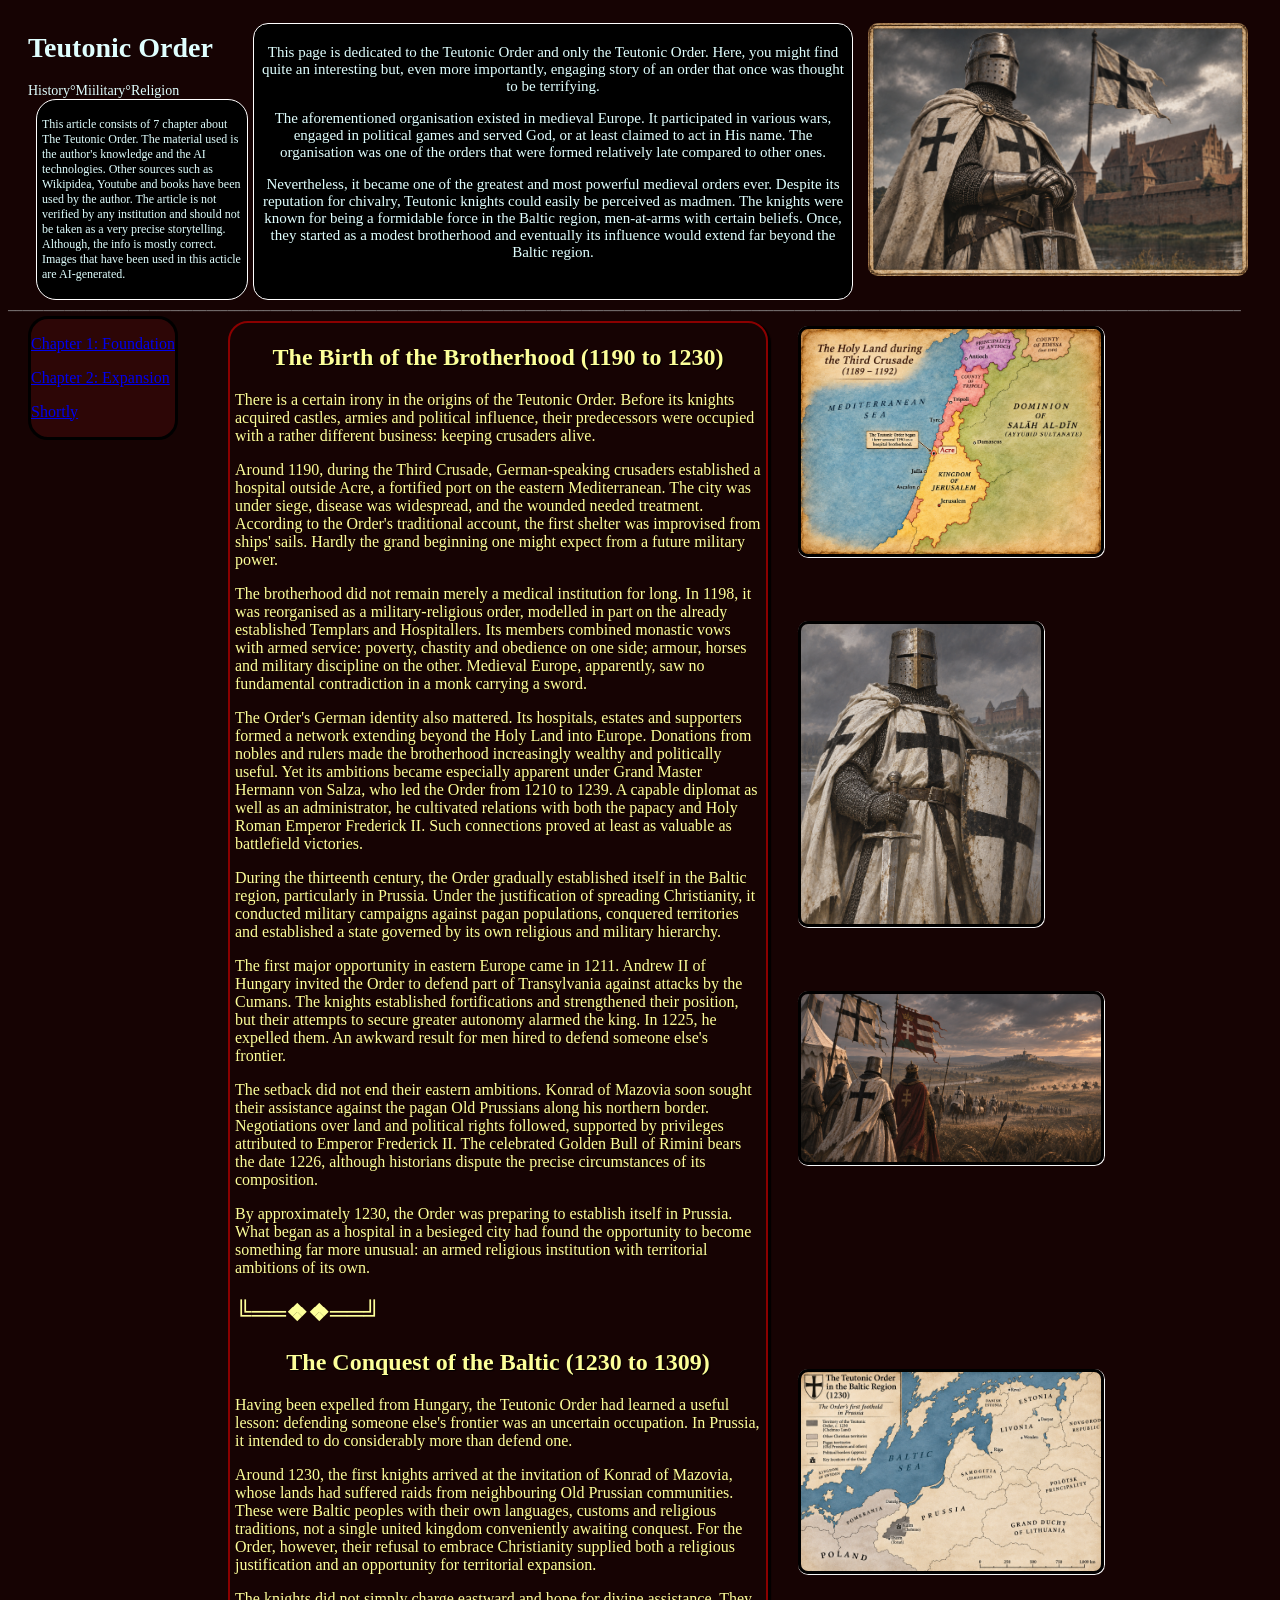
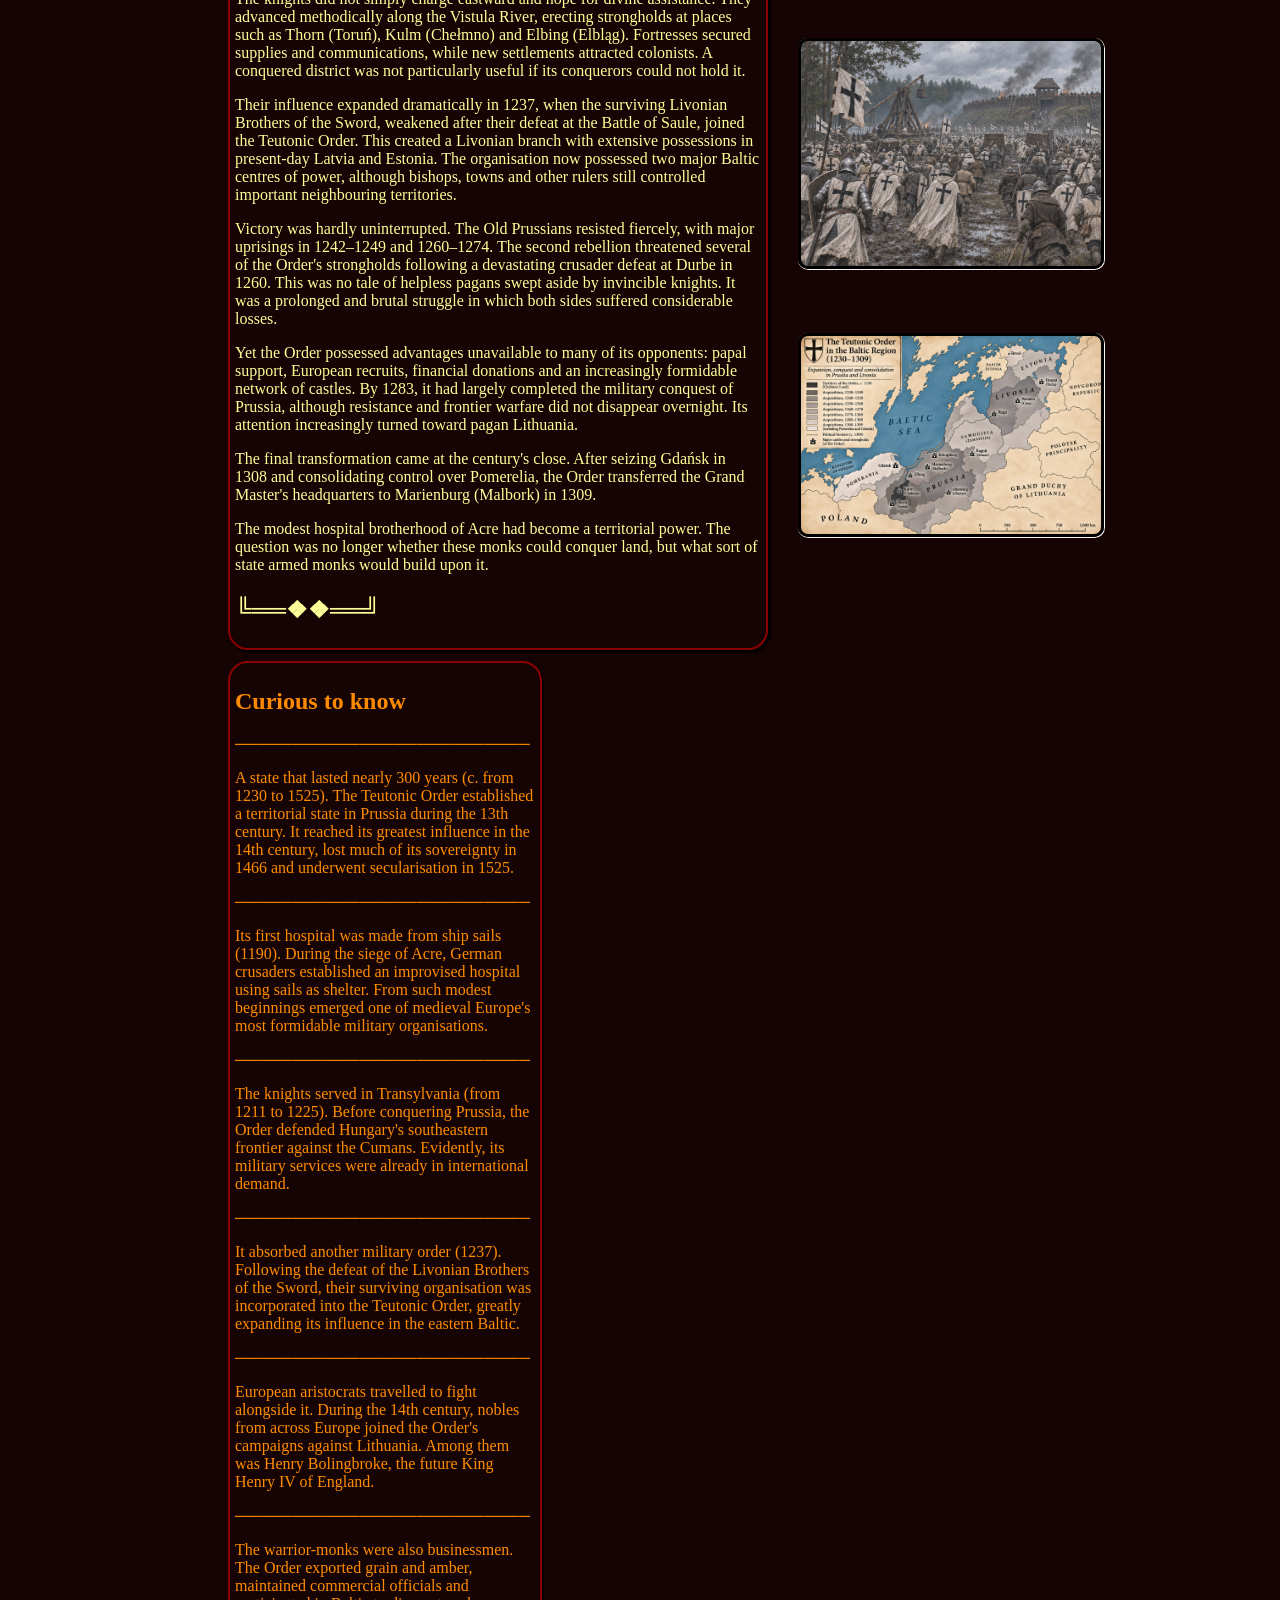
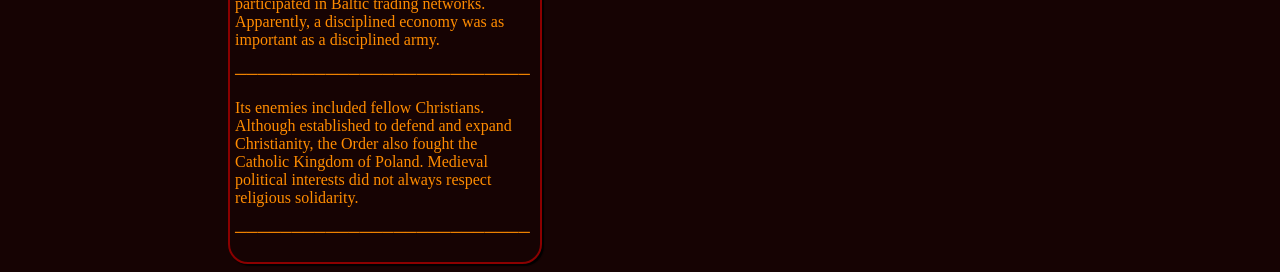
==== commit a4150ef6: "Polished" ====
--- a/page.html
+++ b/page.html
@@ -68,12 +68,11 @@
       <div class="read">
         <article>
           <nav class="NavigateMe">
-            <ul>
-              <li>
-                <a href="#arrr1">Beginning</a>
-                <a href="#arrr2">Shortly</a>
-              </li>
-            </ul>
+            <div>
+              <p><a href="#arrr1">Chapter 1: Foundation</a></p>
+              <p><a href="#Conquest">Chapter 2: Expansion</a></p>
+              <p><a href="#arrr2">Shortly</a></p>
+            </div>
           </nav>
         </article>
         <article id="arrr1" class="arr1">
@@ -154,11 +153,9 @@
             the opportunity to become something far more unusual: an armed
             religious institution with territorial ambitions of its own.
           </p>
-          <h2>╚══❖ㅤㅤㅤㅤㅤㅤㅤㅤㅤㅤ❖══╝</h2>
-
-          <h2 id="Conquest" class="ssection1">
-            The Conquest of the Baltic (1230 to 1309)
-          </h2>
+          <h2 id="Conquest">╚══❖ㅤㅤㅤㅤㅤㅤㅤㅤㅤㅤ❖══╝</h2>
+
+          <h2 class="ssection1">The Conquest of the Baltic (1230 to 1309)</h2>
 
           <p>
             Having been expelled from Hungary, the Teutonic Order had learned a
@@ -244,8 +241,24 @@
 
           <img
             class="main3"
-            src="images/Teutonic Order in the Baltic 1230.png"
-            alt="An example of a Teutonic knight"
+            src="images/Teutonic Knights at Dusk.png"
+            alt="Teutons cooperating with the Hungarians"
+          />
+
+          <img
+            class="main4"
+            src="images/teutonic_order_1230_borderless.png"
+            alt="Teutonic Order begin its conquest of the Baltic Region"
+          />
+          <img
+            class="main5"
+            src="images/Teutonic Siege Through the Mud.png"
+            alt="Teutonic Order begin its conquest of the Baltic Region"
+          />
+          <img
+            class="main6"
+            src="images/teutonic_order_1230_1309_borderless.png"
+            alt="Teutonic Order begin its conquest of the Baltic Region"
           />
         </div>
       </div>
--- a/style.css
+++ b/style.css
@@ -61,14 +61,11 @@
 }
 
 .read {
-  max-width: 1070px;
-  margin-top: 0;
-  margin-bottom: 0;
-  margin-left: 16px;
-  margin-right: auto;
+  max-width: 1130px;
+  margin: auto;
 
   display: grid;
-  grid-template-columns: 150px 570px 1fr;
+  grid-template-columns: 200px 570px 1fr;
   gap: 0;
 
   color: var(--orange6);
@@ -171,7 +168,7 @@
   max-width: 300px;
   margin-top: 5px;
   margin-bottom: 5px;
-  margin-left: 0;
+  margin-left: 220px;
   margin-right: auto;
   padding: 5px 5px;
   border: 2px solid darkred;
@@ -243,10 +240,67 @@
   box-shadow: 0.5px 0.5px 0.5px 0.5px whitesmoke;
 }
 
+.main4 {
+  max-width: 300px;
+  max-height: 300px;
+
+  margin-top: 200px;
+  margin-bottom: 0;
+  margin-left: auto;
+  margin-right: auto;
+
+  border-radius: 10px;
+  border: solid black;
+  box-shadow: inset 0.5px 0.5px 0.5px 0.5px black;
+  box-shadow: 0.5px 0.5px 0.5px 0.5px whitesmoke;
+}
+
+.main5 {
+  max-width: 300px;
+  max-height: 300px;
+
+  margin-top: 60px;
+  margin-bottom: 0;
+  margin-left: auto;
+  margin-right: auto;
+
+  border-radius: 10px;
+  border: solid black;
+  box-shadow: inset 0.5px 0.5px 0.5px 0.5px black;
+  box-shadow: 0.5px 0.5px 0.5px 0.5px whitesmoke;
+}
+
+.main6 {
+  max-width: 300px;
+  max-height: 300px;
+
+  margin-top: 60px;
+  margin-bottom: 0;
+  margin-left: auto;
+  margin-right: auto;
+
+  border-radius: 10px;
+  border: solid black;
+  box-shadow: inset 0.5px 0.5px 0.5px 0.5px black;
+  box-shadow: 0.5px 0.5px 0.5px 0.5px whitesmoke;
+}
+
 html {
   scroll-behavior: smooth;
 }
 
 .NavigateMe {
   position: fixed;
-}
+  margin-top: 0;
+  margin-bottom: 0;
+  margin-left: auto;
+  margin-right: 150px;
+
+  color: cadetblue;
+  background-color: var(--bloodyRed2);
+
+  border: 3px solid black;
+  border-radius: 20px;
+
+  text-align: left;
+}
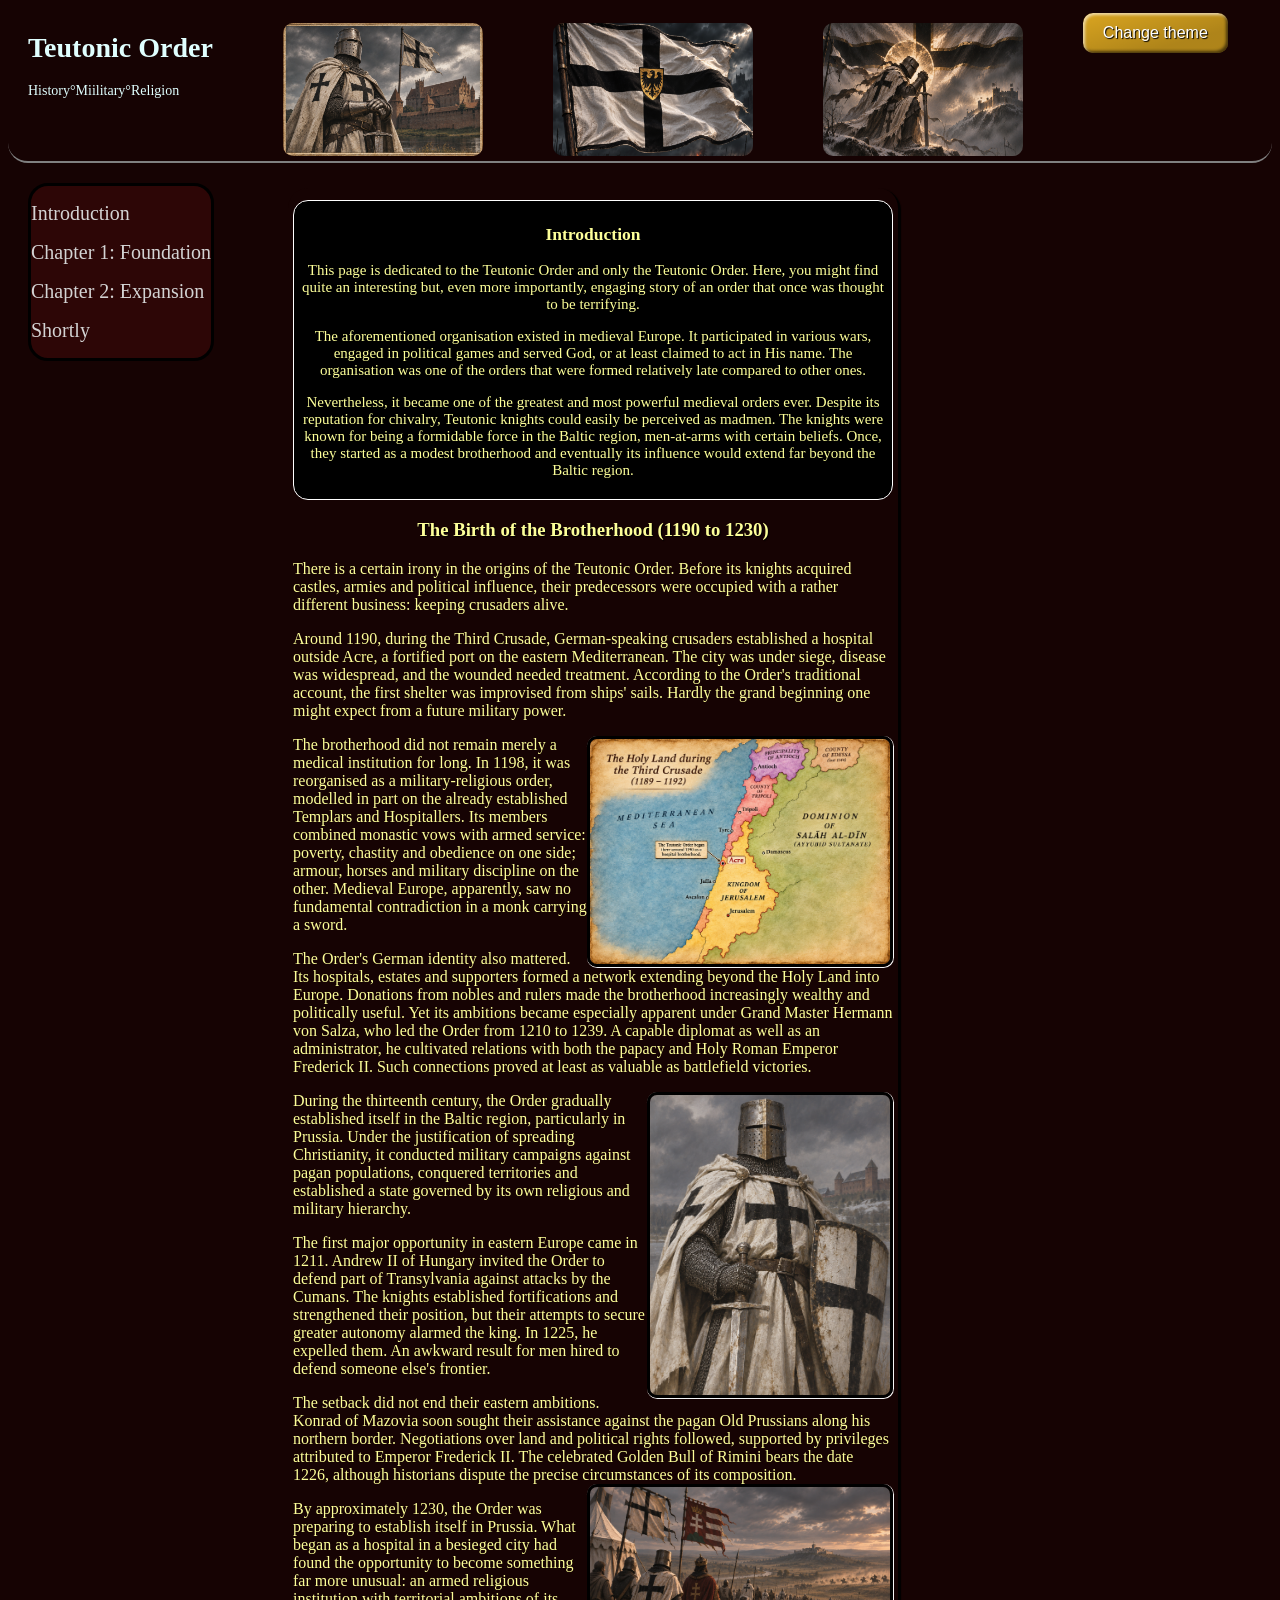
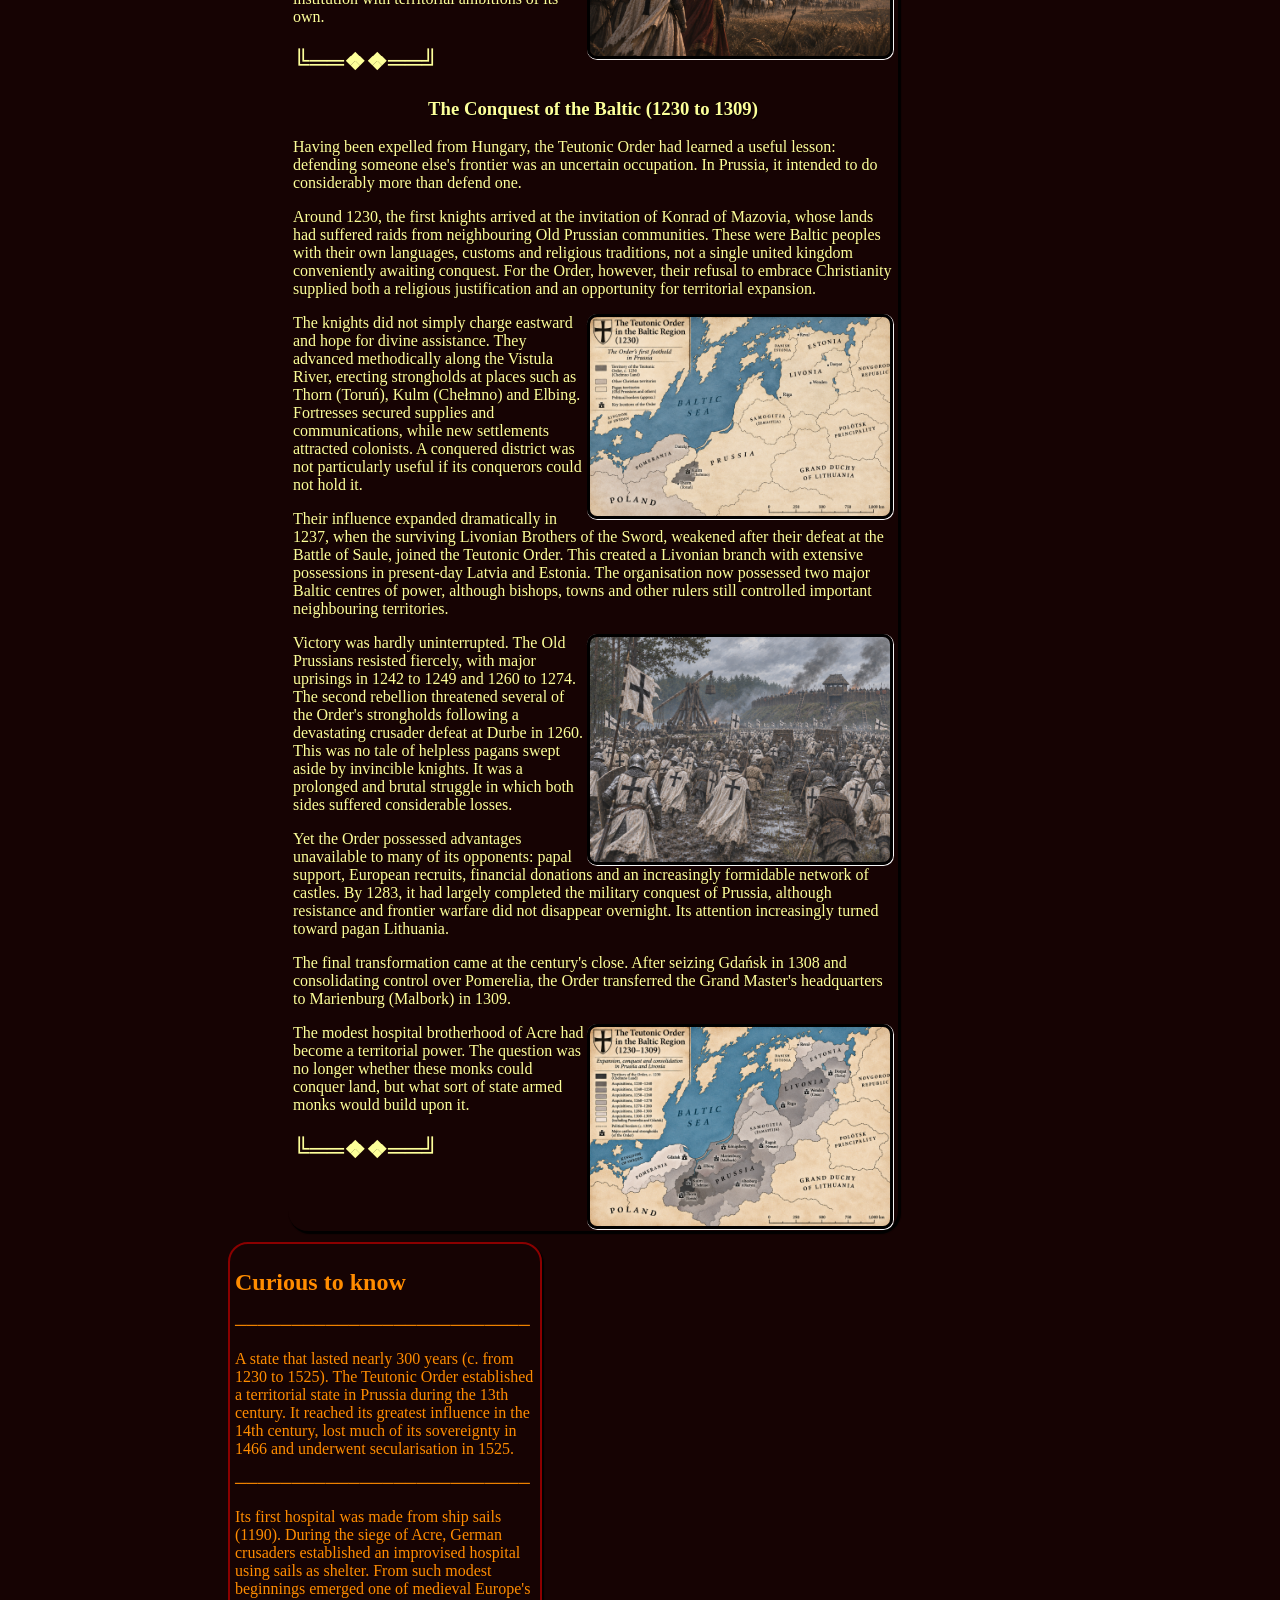
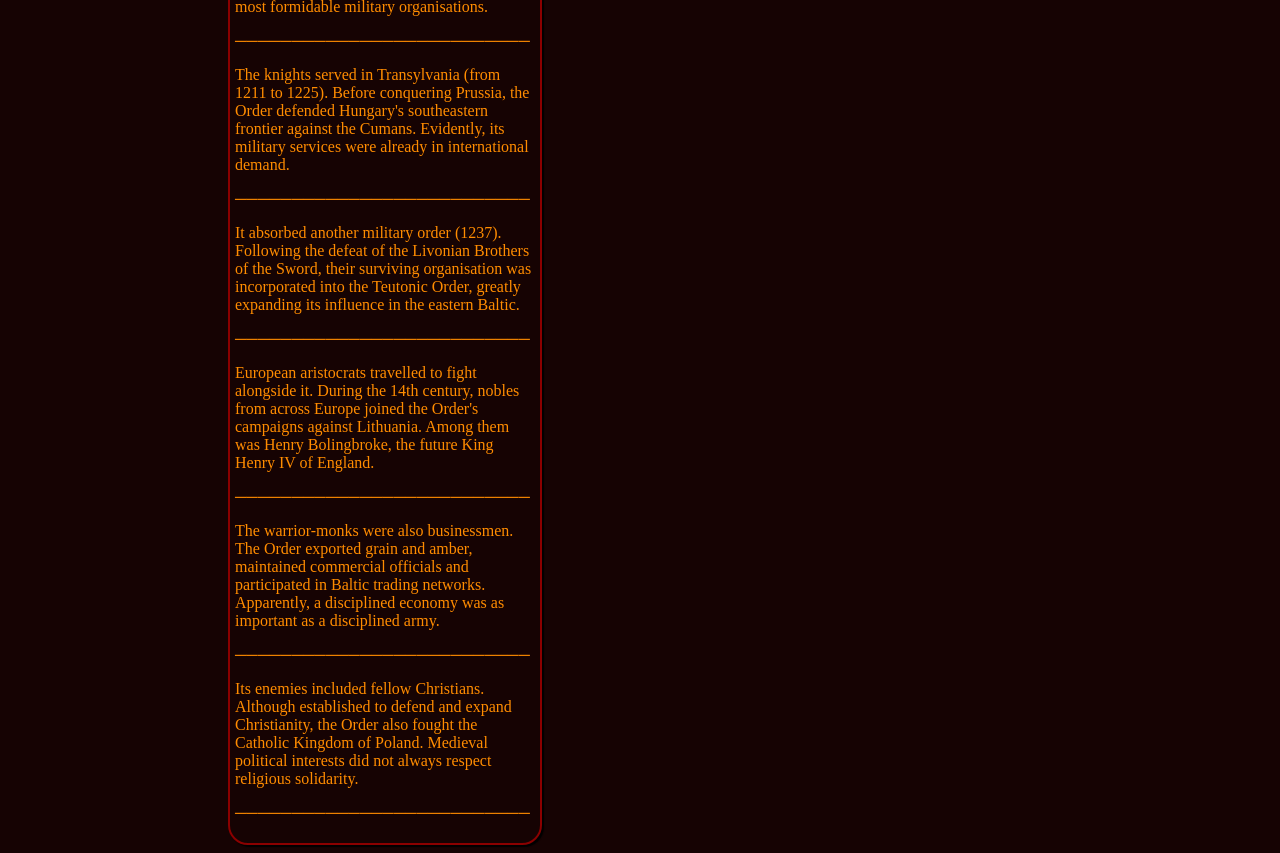
==== commit da7525b9: "now looks pretty" ====
--- a/page.html
+++ b/page.html
@@ -4,55 +4,35 @@
     <meta charset="UTF-8" />
     <meta name="viewport" content="width=device-width, initial-scale=1.0" />
     <title>A casual page in the browser</title>
-    <link id="theme" , rel="stylesheet" href="style.css" />
+    <link id="theme1" , rel="stylesheet" href="dark.css" />
+    <script src="script.js" type="module"></script>
   </head>
 
   <body>
-    <header>
+    <header class="hidear">
       <div class="StartOf">
         <div class="heads">
           <h1>Teutonic Order</h1>
           History°Miilitary°Religion
-          <div class="aFewIntroWords">
-            <p>
-              This article consists of 7 chapter about The Teutonic Order. The
-              material used is the author's knowledge and the AI technologies.
-              Other sources such as Wikipidea, Youtube and books have been used
-              by the author. The article is not verified by any institution and
-              should not be taken as a very precise storytelling. Although, the
-              info is mostly correct. Images that have been used in this acticle
-              are AI-generated.
-            </p>
-          </div>
         </div>
-        <article class="description">
-          <p>
-            This page is dedicated to the Teutonic Order and only the Teutonic
-            Order. Here, you might find quite an interesting but, even more
-            importantly, engaging story of an order that once was thought to be
-            terrifying.
-          </p>
-          <p>
-            The aforementioned organisation existed in medieval Europe. It
-            participated in various wars, engaged in political games and served
-            God, or at least claimed to act in His name. The organisation was
-            one of the orders that were formed relatively late compared to other
-            ones.
-          </p>
-          <p>
-            Nevertheless, it became one of the greatest and most powerful
-            medieval orders ever. Despite its reputation for chivalry, Teutonic
-            knights could easily be perceived as madmen. The knights were known
-            for being a formidable force in the Baltic region, men-at-arms with
-            certain beliefs. Once, they started as a modest brotherhood and
-            eventually its influence would extend far beyond the Baltic region.
-          </p>
-        </article>
         <img
           class="intro"
           src="images/KnightNewIntro.png"
           alt="Teutonic Order could be visualised through its symbols"
         />
+        <img
+          class="intro2"
+          src="images/Storm-Battered Teutonic Banner and Fortress.png"
+          alt="Teutonic Order could be visualised through its symbols"
+        />
+        <img
+          class="intro3"
+          src="images/Kneeling Knight Beneath the Cross.png"
+          alt="Teutonic Order could be visualised through its symbols"
+        />
+        <div>
+          <button id="switch1">Change theme</button>
+        </div>
       </div>
     </header>
     <!-- <img
@@ -61,24 +41,48 @@
       alt="Teutonic Order could be visualised through its symbols"
     />
     -->
-    <p class="division">
-      ──────────────────────────────────────────────────────────────────────────────────────────────────────────────────────────────────────────────────────────────────────────────
-    </p>
     <main class="part1">
       <div class="read">
         <article>
           <nav class="NavigateMe">
             <div>
-              <p><a href="#arrr1">Chapter 1: Foundation</a></p>
+              <p><a href="#describeWhat">Introduction</a></p>
+              <p><a href="#begin">Chapter 1: Foundation</a></p>
               <p><a href="#Conquest">Chapter 2: Expansion</a></p>
               <p><a href="#arrr2">Shortly</a></p>
             </div>
           </nav>
         </article>
         <article id="arrr1" class="arr1">
-          <h2 id="begin" class="ssection1">
+          <article id="describeWhat" class="description">
+            <h3>Introduction</h3>
+            <p>
+              This page is dedicated to the Teutonic Order and only the Teutonic
+              Order. Here, you might find quite an interesting but, even more
+              importantly, engaging story of an order that once was thought to
+              be terrifying.
+            </p>
+            <p>
+              The aforementioned organisation existed in medieval Europe. It
+              participated in various wars, engaged in political games and
+              served God, or at least claimed to act in His name. The
+              organisation was one of the orders that were formed relatively
+              late compared to other ones.
+            </p>
+            <p>
+              Nevertheless, it became one of the greatest and most powerful
+              medieval orders ever. Despite its reputation for chivalry,
+              Teutonic knights could easily be perceived as madmen. The knights
+              were known for being a formidable force in the Baltic region,
+              men-at-arms with certain beliefs. Once, they started as a modest
+              brotherhood and eventually its influence would extend far beyond
+              the Baltic region.
+            </p>
+          </article>
+
+          <h3 id="begin" class="ssection1">
             The Birth of the Brotherhood (1190 to 1230)
-          </h2>
+          </h3>
 
           <p>
             There is a certain irony in the origins of the Teutonic Order.
@@ -95,6 +99,11 @@
             account, the first shelter was improvised from ships' sails. Hardly
             the grand beginning one might expect from a future military power.
           </p>
+          <img
+            class="main1"
+            src="images/Crusader States Map.png"
+            alt="Teutonic Knights in Acre in 1190"
+          />
 
           <p>
             The brotherhood did not remain merely a medical institution for
@@ -117,6 +126,11 @@
             Roman Emperor Frederick II. Such connections proved at least as
             valuable as battlefield victories.
           </p>
+          <img
+            class="main2"
+            src="images/Teutonic Knight Before a Fortress.png"
+            alt="An example of a Teutonic knight"
+          />
 
           <p>
             During the thirteenth century, the Order gradually established
@@ -145,6 +159,12 @@
             II. The celebrated Golden Bull of Rimini bears the date 1226,
             although historians dispute the precise circumstances of its
             composition.
+
+            <img
+              class="main3"
+              src="images/Teutonic Knights at Dusk.png"
+              alt="Teutons cooperating with the Hungarians"
+            />
           </p>
 
           <p>
@@ -155,7 +175,7 @@
           </p>
           <h2 id="Conquest">╚══❖ㅤㅤㅤㅤㅤㅤㅤㅤㅤㅤ❖══╝</h2>
 
-          <h2 class="ssection1">The Conquest of the Baltic (1230 to 1309)</h2>
+          <h3 class="ssection1">The Conquest of the Baltic (1230 to 1309)</h3>
 
           <p>
             Having been expelled from Hungary, the Teutonic Order had learned a
@@ -174,13 +194,19 @@
             justification and an opportunity for territorial expansion.
           </p>
 
+          <img
+            class="main4"
+            src="images/teutonic_order_1230_borderless.png"
+            alt="Teutonic Order begin its conquest of the Baltic Region"
+          />
+
           <p>
             The knights did not simply charge eastward and hope for divine
             assistance. They advanced methodically along the Vistula River,
             erecting strongholds at places such as Thorn (Toruń), Kulm (Chełmno)
-            and Elbing (Elbląg). Fortresses secured supplies and communications,
-            while new settlements attracted colonists. A conquered district was
-            not particularly useful if its conquerors could not hold it.
+            and Elbing. Fortresses secured supplies and communications, while
+            new settlements attracted colonists. A conquered district was not
+            particularly useful if its conquerors could not hold it.
           </p>
 
           <p>
@@ -193,9 +219,15 @@
             neighbouring territories.
           </p>
 
+          <img
+            class="main5"
+            src="images/Teutonic Siege Through the Mud.png"
+            alt="Teutonic Order begin its conquest of the Baltic Region"
+          />
+
           <p>
             Victory was hardly uninterrupted. The Old Prussians resisted
-            fiercely, with major uprisings in 1242–1249 and 1260–1274. The
+            fiercely, with major uprisings in 1242 to 1249 and 1260 to 1274. The
             second rebellion threatened several of the Order's strongholds
             following a devastating crusader defeat at Durbe in 1260. This was
             no tale of helpless pagans swept aside by invincible knights. It was
@@ -219,6 +251,12 @@
             in 1309.
           </p>
 
+          <img
+            class="main6"
+            src="images/teutonic_order_1230_1309_borderless.png"
+            alt="Teutonic Order begin its conquest of the Baltic Region"
+          />
+
           <p>
             The modest hospital brotherhood of Acre had become a territorial
             power. The question was no longer whether these monks could conquer
@@ -226,41 +264,6 @@
           </p>
           <h2>╚══❖ㅤㅤㅤㅤㅤㅤㅤㅤㅤㅤ❖══╝</h2>
         </article>
-        <div>
-          <img
-            class="main1"
-            src="images/Crusader States Map.png"
-            alt="Teutonic Knights in Acre in 1190"
-          />
-
-          <img
-            class="main2"
-            src="images/Teutonic Knight Before a Fortress.png"
-            alt="An example of a Teutonic knight"
-          />
-
-          <img
-            class="main3"
-            src="images/Teutonic Knights at Dusk.png"
-            alt="Teutons cooperating with the Hungarians"
-          />
-
-          <img
-            class="main4"
-            src="images/teutonic_order_1230_borderless.png"
-            alt="Teutonic Order begin its conquest of the Baltic Region"
-          />
-          <img
-            class="main5"
-            src="images/Teutonic Siege Through the Mud.png"
-            alt="Teutonic Order begin its conquest of the Baltic Region"
-          />
-          <img
-            class="main6"
-            src="images/teutonic_order_1230_1309_borderless.png"
-            alt="Teutonic Order begin its conquest of the Baltic Region"
-          />
-        </div>
       </div>
 
       <article id="arrr2" class="arr2">
--- a/dark.css
+++ b/dark.css
@@ -0,0 +1,340 @@
+:root {
+  --bloodyRed1: hsl(0, 75%, 5%);
+  --bloodyRed2: hsl(0, 75%, 10%);
+  --bloodyRed3: hsl(0, 75%, 20%);
+  --bloodyRed4: hsl(0, 75%, 30%);
+  --bloodyRed5: hsl(0, 75%, 40%);
+  --bloodyRed6: hsl(0, 75%, 50%);
+  --bloodyRed7: hsl(0, 75%, 60%);
+  --bloodyRed8: hsl(0, 75%, 70%);
+  --bloodyRed9: hsl(0, 75%, 80%);
+  --bloodyRed10: hsl(0, 75%, 90%);
+  --bloodyRed11: hsl(0, 75%, 100%);
+
+  --yellow1: hsl(61, 100%, 5%);
+  --yellow2: hsl(61, 100%, 10%);
+  --yellow3: hsl(61, 100%, 20%);
+  --yellow4: hsl(61, 100%, 30%);
+  --yellow5: hsl(61, 100%, 40%);
+  --yellow6: hsl(61, 100%, 50%);
+  --yellow7: hsl(61, 100%, 60%);
+  --yellow8: hsl(61, 100%, 70%);
+  --yellow9: hsl(61, 100%, 80%);
+  --yellow10: hsl(61, 100%, 90%);
+  --yellow11: hsl(61, 100%, 100%);
+
+  --orange1: hsl(33, 100%, 5%);
+  --orange2: hsl(33, 100%, 10%);
+  --orange3: hsl(33, 100%, 20%);
+  --orange4: hsl(33, 100%, 30%);
+  --orange5: hsl(33, 100%, 40%);
+  --orange6: hsl(33, 100%, 50%);
+  --orange7: hsl(33, 100%, 60%);
+  --orange8: hsl(33, 100%, 70%);
+  --orange9: hsl(33, 100%, 80%);
+  --orange10: hsl(33, 100%, 90%);
+  --orange11: hsl(33, 100%, 100%);
+
+  --purple1: hsl(278, 100%, 5%);
+  --purple2: hsl(278, 100%, 10%);
+  --purple3: hsl(278, 100%, 20%);
+  --purple4: hsl(278, 100%, 30%);
+  --purple5: hsl(278, 100%, 40%);
+  --purple6: hsl(278, 100%, 50%);
+  --purple7: hsl(278, 100%, 60%);
+  --purple8: hsl(278, 100%, 70%);
+  --purple9: hsl(278, 100%, 80%);
+  --purple10: hsl(278, 100%, 90%);
+  --purple11: hsl(278, 100%, 100%);
+}
+
+body {
+  color: var(--bloodyRed6);
+  text-decoration-color: var(--yellow5);
+  background-color: var(--bloodyRed1);
+  max-width: 3000px;
+}
+
+footer {
+  color: var(--orange8);
+  background-color: var(--purple1);
+}
+
+.read {
+  max-width: 1730px;
+  margin: auto;
+  margin-top: 20px;
+
+  display: grid;
+  grid-template-columns: 200px 700px;
+  gap: 0;
+
+  color: var(--orange6);
+  padding: 0.01px 20px 1px 20px;
+
+  text-align: left;
+  border-radius: 50px;
+}
+
+.heads {
+  max-width: 300px;
+  font-size: 14px;
+}
+
+nav a {
+  color: lightgray;
+  text-decoration: none;
+  font-size: 20px;
+  font-weight: 500;
+}
+
+a:hover {
+  color: white;
+}
+
+.StartOf {
+  display: flex;
+  flex-direction: row;
+  border-bottom: 2px solid gray;
+  padding: 20px;
+
+  color: lightcyan;
+  border-radius: 20px;
+  max-width: 1800px;
+  padding: 5px 20px 5px 20px;
+
+  margin: auto;
+  gap: 60px;
+}
+
+.intro {
+  max-width: 200px;
+  max-height: 180px;
+
+  margin-top: 10px;
+  margin-bottom: 0;
+  margin-left: 10px;
+  margin-right: 0;
+
+  border-radius: 10px;
+  border: 5px black;
+}
+
+.intro2 {
+  max-width: 200px;
+  max-height: 180px;
+
+  margin-top: 10px;
+  margin-bottom: 0;
+  margin-left: 10px;
+  margin-right: 0;
+
+  border-radius: 10px;
+  border: 5px black;
+}
+
+.intro3 {
+  max-width: 200px;
+  max-height: 180px;
+
+  margin-top: 10px;
+  margin-bottom: 0;
+  margin-left: 10px;
+  margin-right: 0;
+
+  border-radius: 10px;
+  border: 5px black;
+}
+
+button {
+  border: 0;
+  line-height: 2.5;
+  padding: 0 20px;
+  font-size: 1rem;
+  text-align: center;
+  color: white;
+  text-shadow: 1px 1px 1px black;
+  border-radius: 10px;
+  background-color: goldenrod;
+  background-image: linear-gradient(
+    to top left,
+    rgb(0 0 0 / 0.2),
+    rgb(0 0 0 / 0.2) 30%,
+    transparent
+  );
+  box-shadow:
+    inset 2px 2px 3px rgb(255 255 255 / 0.6),
+    inset -2px -2px 3px rgb(0 0 0 / 0.6);
+}
+
+button:hover {
+  background-color: red;
+  color: black;
+}
+
+button:active {
+  box-shadow:
+    inset -2px -2px 3px rgb(255 255 255 / 0.6),
+    inset 2px 2px 3px rgb(0 0 0 / 0.6);
+}
+
+.ssection1 {
+  text-shadow: 1px 1px 1px black;
+  text-align: center;
+}
+
+.arr1 {
+  max-width: 880px;
+  margin-top: 5px;
+  margin-bottom: 5px;
+  margin-left: 60px;
+  margin-right: 30px;
+  padding: 2px 5px;
+  border-radius: 20px;
+
+  box-shadow: 2px 2px 1px 1px black;
+
+  color: var(--yellow9);
+  text-decoration-color: var(--yellow5);
+  background-color: var(--bloodyRed1);
+
+  font-size: 16px;
+}
+
+.main1 {
+  max-width: 300px;
+  max-height: 300px;
+
+  margin: auto;
+
+  border-radius: 10px;
+  border: solid black;
+
+  box-shadow: inset 0.5px 0.5px 0.5px 0.5px black;
+  box-shadow: 0.5px 0.5px 0.5px 0.5px whitesmoke;
+
+  float: right;
+}
+
+.main2 {
+  max-width: 300px;
+  max-height: 300px;
+
+  margin: auto;
+
+  border-radius: 10px;
+  border: solid black;
+  box-shadow: inset 5px 5px 5px 5px black;
+  box-shadow: 0.5px 0.5px 0.5px 0.5px whitesmoke;
+
+  float: right;
+}
+
+.main3 {
+  max-width: 300px;
+  max-height: 300px;
+
+  margin: auto;
+
+  border-radius: 10px;
+  border: solid black;
+  box-shadow: inset 0.5px 0.5px 0.5px 0.5px black;
+  box-shadow: 0.5px 0.5px 0.5px 0.5px whitesmoke;
+
+  float: right;
+}
+
+.main4 {
+  max-width: 300px;
+  max-height: 300px;
+
+  margin: auto;
+
+  border-radius: 10px;
+  border: solid black;
+  box-shadow: inset 0.5px 0.5px 0.5px 0.5px black;
+  box-shadow: 0.5px 0.5px 0.5px 0.5px whitesmoke;
+
+  float: right;
+}
+
+.main5 {
+  max-width: 300px;
+  max-height: 300px;
+
+  margin: auto;
+
+  border-radius: 10px;
+  border: solid black;
+  box-shadow: inset 0.5px 0.5px 0.5px 0.5px black;
+  box-shadow: 0.5px 0.5px 0.5px 0.5px whitesmoke;
+
+  float: right;
+}
+
+.main6 {
+  max-width: 300px;
+  max-height: 300px;
+
+  margin: auto;
+
+  border-radius: 10px;
+  border: solid black;
+  box-shadow: inset 0.5px 0.5px 0.5px 0.5px black;
+  box-shadow: 0.5px 0.5px 0.5px 0.5px whitesmoke;
+
+  float: right;
+}
+
+.description {
+  max-width: 600px;
+  max-height: 380px;
+  margin-top: 10px;
+  margin-bottom: 0;
+  margin-left: 0px;
+  margin-right: 0;
+
+  border: 1px solid white;
+  border-radius: 15px;
+  padding: 5px 5px;
+
+  font-size: 15px;
+
+  background-color: black;
+
+  text-align: center;
+}
+
+.arr2 {
+  max-width: 300px;
+  margin-top: 5px;
+  margin-bottom: 5px;
+  margin-left: 220px;
+  margin-right: auto;
+  padding: 5px 5px;
+  border: 2px solid darkred;
+  border-radius: 20px;
+
+  box-shadow: 2px 2px 1px black;
+
+  color: var(--orange6);
+  text-decoration-color: var(--yellow5);
+  background-color: var(--bloodyRed1);
+}
+
+html {
+  scroll-behavior: smooth;
+}
+
+.NavigateMe {
+  position: fixed;
+  margin: auto;
+
+  color: cadetblue;
+  background-color: var(--bloodyRed2);
+
+  border: 3px solid black;
+  border-radius: 20px;
+
+  text-align: left;
+}
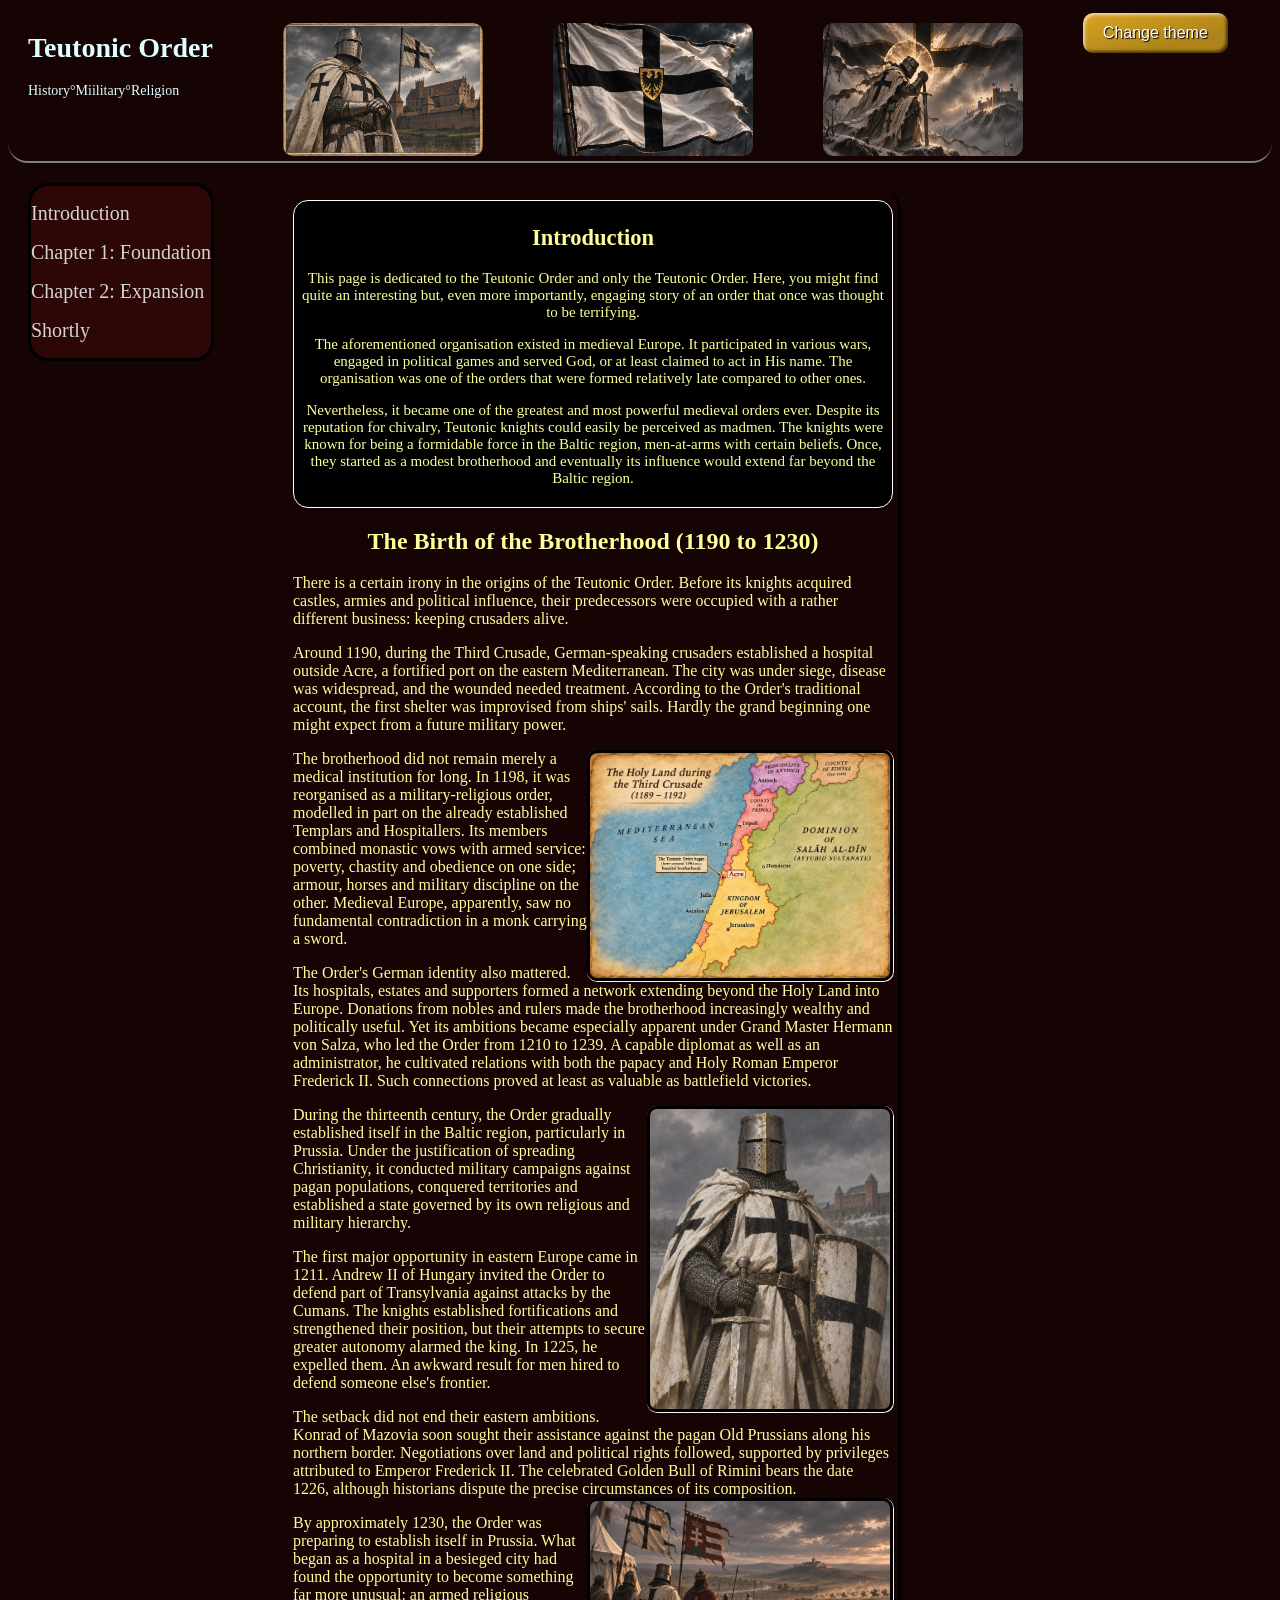
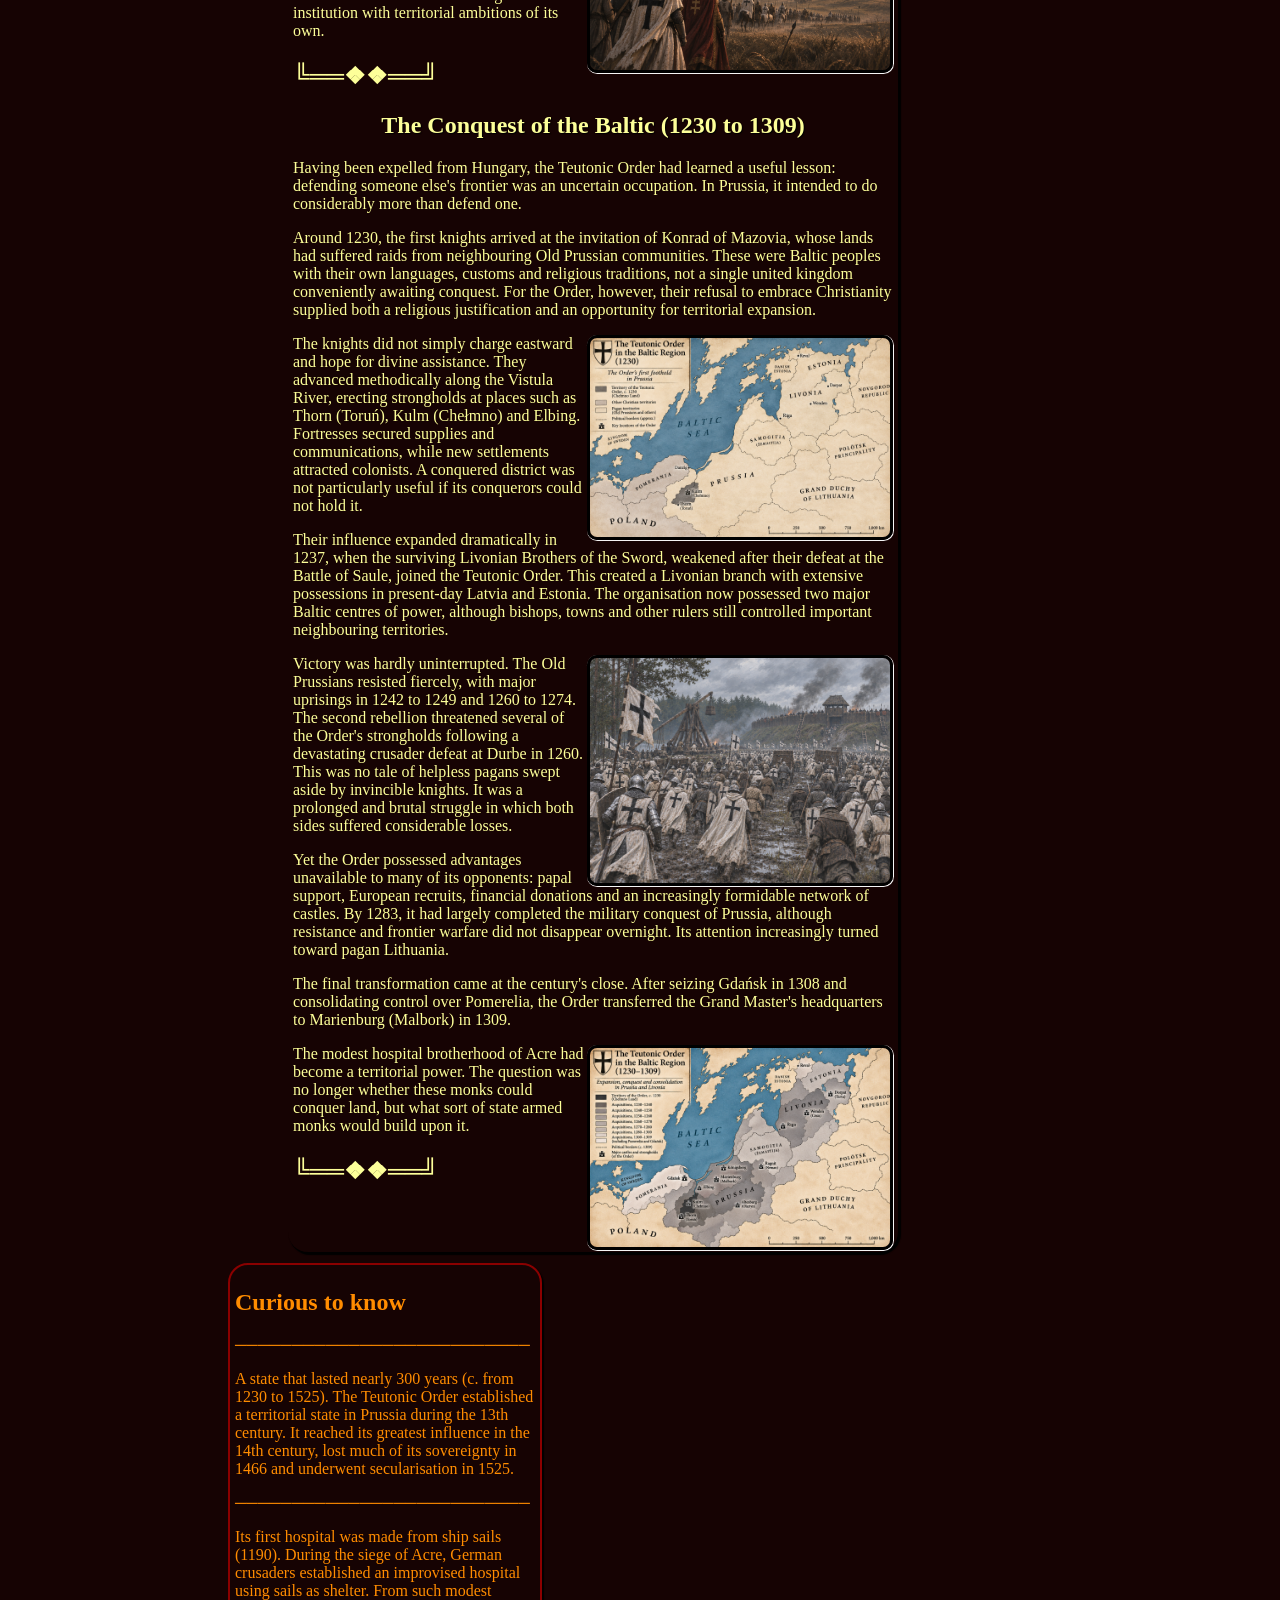
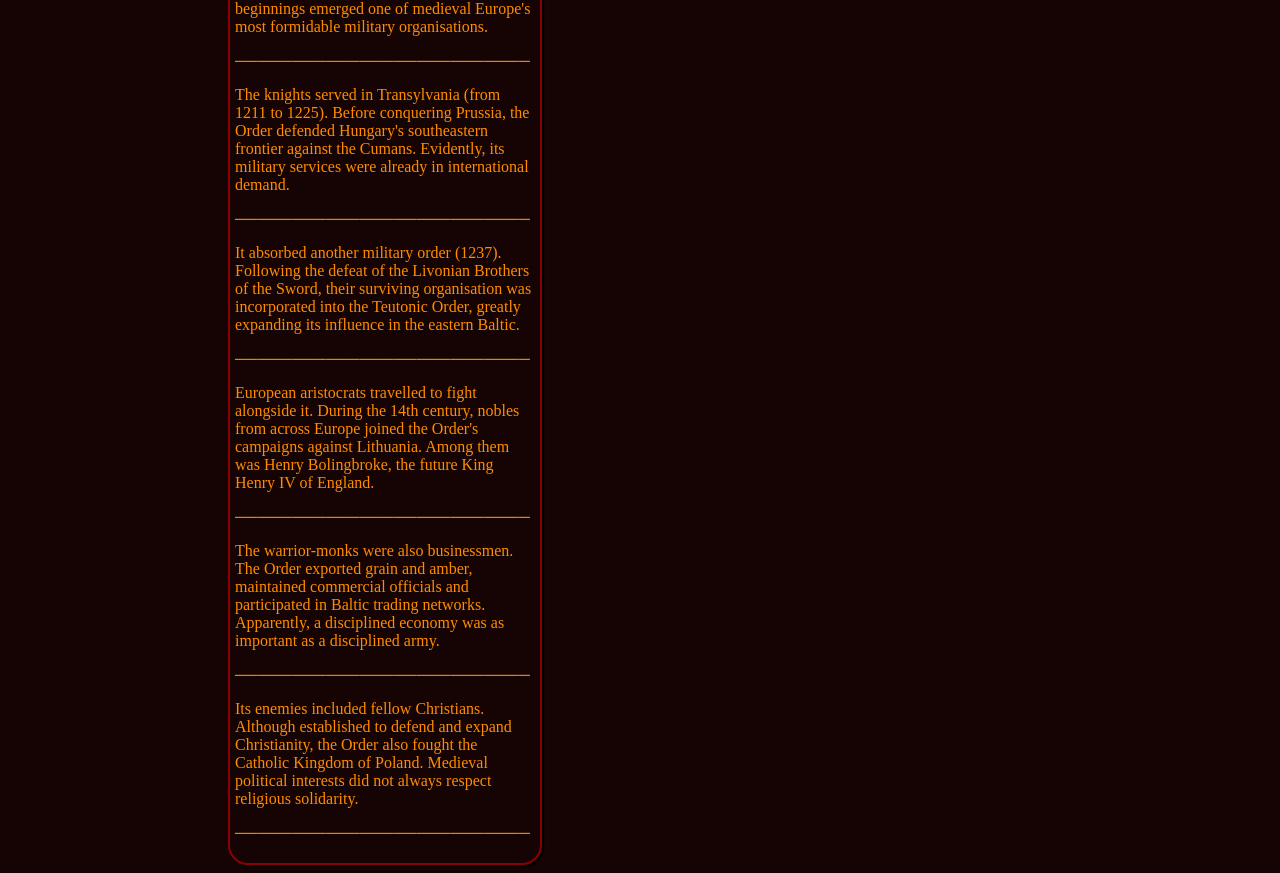
==== commit 4b53f002: "fixed some errors?" ====
--- a/page.html
+++ b/page.html
@@ -4,7 +4,7 @@
     <meta charset="UTF-8" />
     <meta name="viewport" content="width=device-width, initial-scale=1.0" />
     <title>A casual page in the browser</title>
-    <link id="theme1" , rel="stylesheet" href="dark.css" />
+    <link id="theme1" rel="stylesheet" href="dark.css" />
     <script src="script.js" type="module"></script>
   </head>
 
@@ -22,12 +22,12 @@
         />
         <img
           class="intro2"
-          src="images/Storm-Battered Teutonic Banner and Fortress.png"
+          src="images/flag.png"
           alt="Teutonic Order could be visualised through its symbols"
         />
         <img
           class="intro3"
-          src="images/Kneeling Knight Beneath the Cross.png"
+          src="images/kneelingKnight.png"
           alt="Teutonic Order could be visualised through its symbols"
         />
         <div>
@@ -43,7 +43,7 @@
     -->
     <main class="part1">
       <div class="read">
-        <article>
+        <div>
           <nav class="NavigateMe">
             <div>
               <p><a href="#describeWhat">Introduction</a></p>
@@ -52,10 +52,10 @@
               <p><a href="#arrr2">Shortly</a></p>
             </div>
           </nav>
-        </article>
-        <article id="arrr1" class="arr1">
-          <article id="describeWhat" class="description">
-            <h3>Introduction</h3>
+        </div>
+        <section id="arrr1" class="arr1">
+          <section id="describeWhat" class="description">
+            <h2>Introduction</h2>
             <p>
               This page is dedicated to the Teutonic Order and only the Teutonic
               Order. Here, you might find quite an interesting but, even more
@@ -78,11 +78,11 @@
               brotherhood and eventually its influence would extend far beyond
               the Baltic region.
             </p>
-          </article>
-
-          <h3 id="begin" class="ssection1">
+          </section>
+
+          <h2 id="begin" class="ssection1">
             The Birth of the Brotherhood (1190 to 1230)
-          </h3>
+          </h2>
 
           <p>
             There is a certain irony in the origins of the Teutonic Order.
@@ -101,7 +101,7 @@
           </p>
           <img
             class="main1"
-            src="images/Crusader States Map.png"
+            src="images/Crusader-States-Map.png"
             alt="Teutonic Knights in Acre in 1190"
           />
 
@@ -128,7 +128,7 @@
           </p>
           <img
             class="main2"
-            src="images/Teutonic Knight Before a Fortress.png"
+            src="images/portaitOfKnight.png"
             alt="An example of a Teutonic knight"
           />
 
@@ -162,7 +162,7 @@
 
             <img
               class="main3"
-              src="images/Teutonic Knights at Dusk.png"
+              src="images/helpingHungarians.png"
               alt="Teutons cooperating with the Hungarians"
             />
           </p>
@@ -175,7 +175,7 @@
           </p>
           <h2 id="Conquest">╚══❖ㅤㅤㅤㅤㅤㅤㅤㅤㅤㅤ❖══╝</h2>
 
-          <h3 class="ssection1">The Conquest of the Baltic (1230 to 1309)</h3>
+          <h2 class="ssection1">The Conquest of the Baltic (1230 to 1309)</h2>
 
           <p>
             Having been expelled from Hungary, the Teutonic Order had learned a
@@ -196,7 +196,7 @@
 
           <img
             class="main4"
-            src="images/teutonic_order_1230_borderless.png"
+            src="images/Territory1230.png"
             alt="Teutonic Order begin its conquest of the Baltic Region"
           />
 
@@ -221,7 +221,7 @@
 
           <img
             class="main5"
-            src="images/Teutonic Siege Through the Mud.png"
+            src="images/siege.png"
             alt="Teutonic Order begin its conquest of the Baltic Region"
           />
 
@@ -253,7 +253,7 @@
 
           <img
             class="main6"
-            src="images/teutonic_order_1230_1309_borderless.png"
+            src="images/Territory1230-1309.png"
             alt="Teutonic Order begin its conquest of the Baltic Region"
           />
 
@@ -263,7 +263,7 @@
             land, but what sort of state armed monks would build upon it.
           </p>
           <h2>╚══❖ㅤㅤㅤㅤㅤㅤㅤㅤㅤㅤ❖══╝</h2>
-        </article>
+        </section>
       </div>
 
       <article id="arrr2" class="arr2">
--- a/dark.css
+++ b/dark.css
@@ -96,7 +96,6 @@
   display: flex;
   flex-direction: row;
   border-bottom: 2px solid gray;
-  padding: 20px;
 
   color: lightcyan;
   border-radius: 20px;
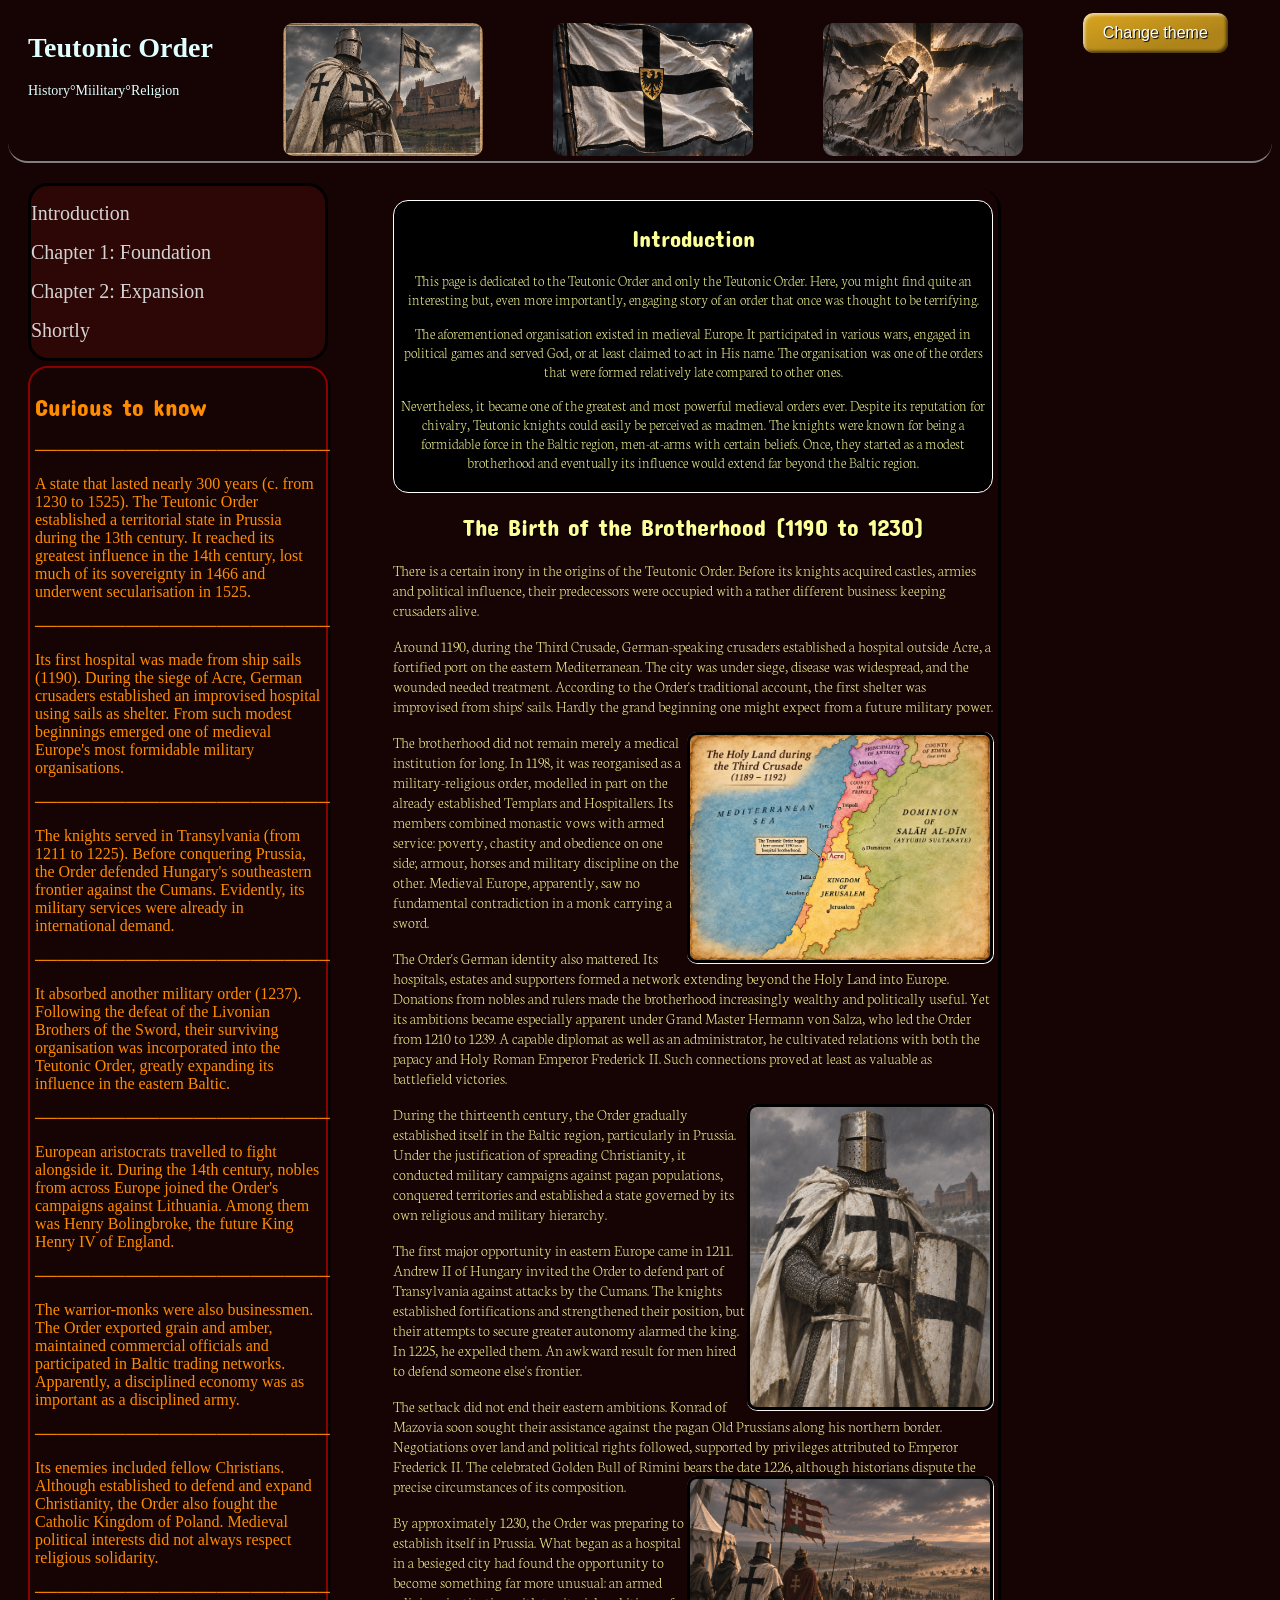
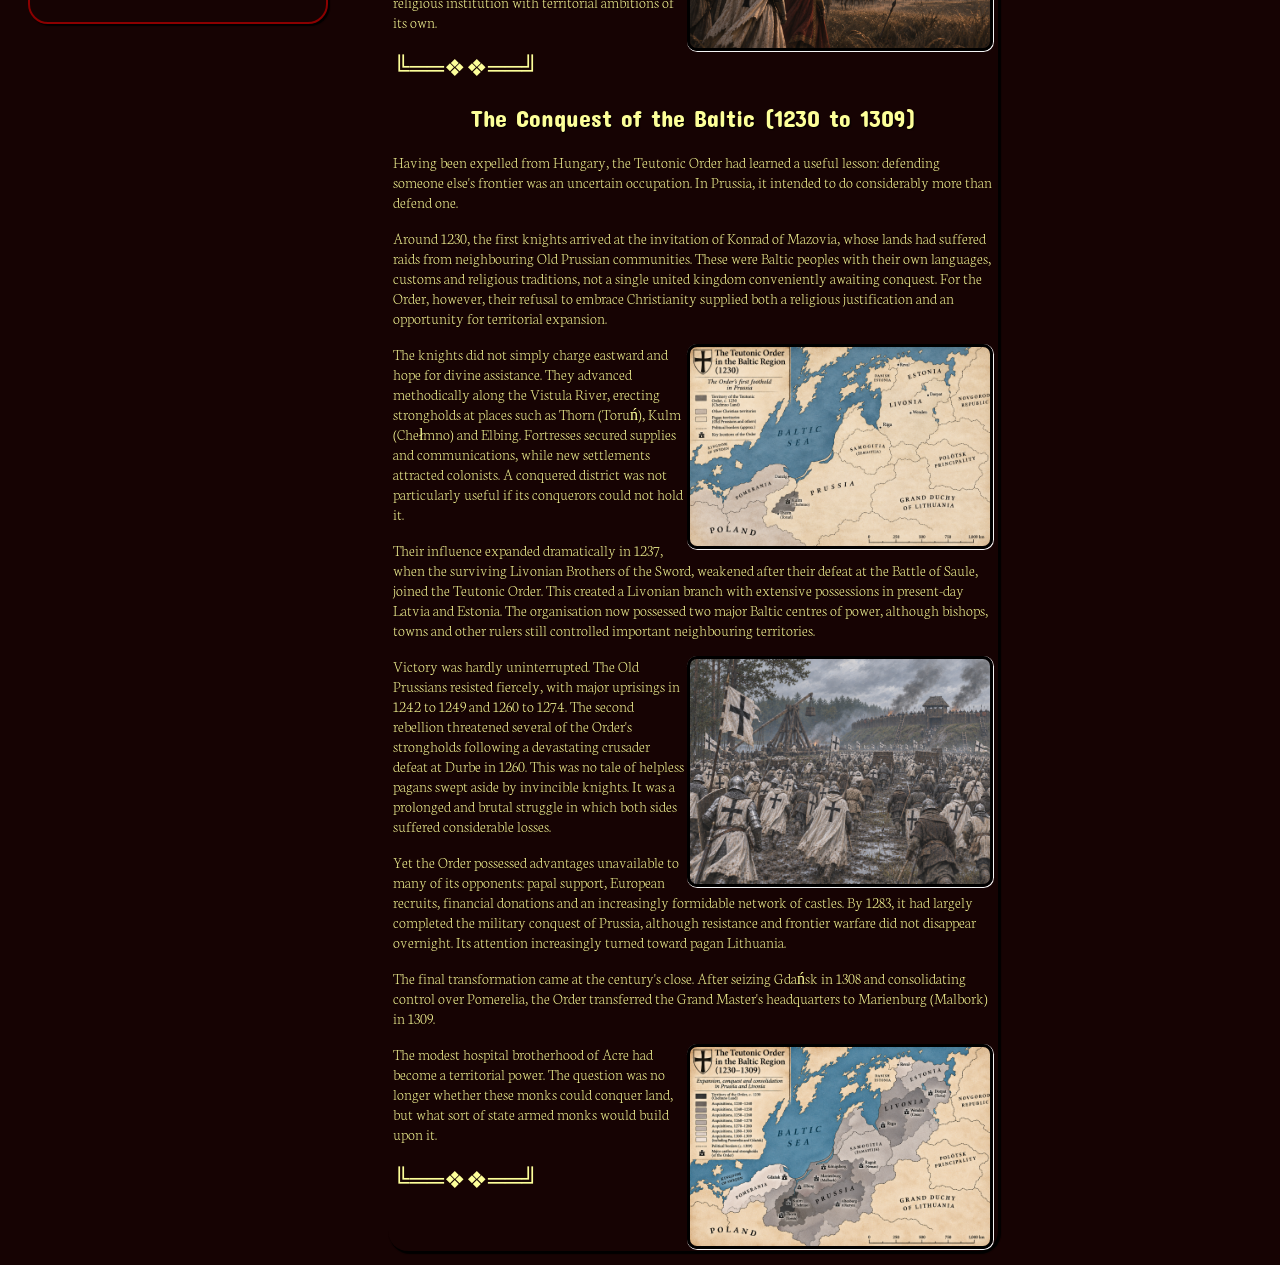
==== commit aff0a41c: "Enhanced" ====
--- a/page.html
+++ b/page.html
@@ -6,6 +6,13 @@
     <title>A casual page in the browser</title>
     <link id="theme1" rel="stylesheet" href="dark.css" />
     <script src="script.js" type="module"></script>
+
+    <link rel="preconnect" href="https://fonts.googleapis.com" />
+    <link rel="preconnect" href="https://fonts.gstatic.com" crossorigin />
+    <link
+      href="https://fonts.googleapis.com/css2?family=Alice&family=Concert+One&family=Lexend:wght@100..900&family=Neuton:ital,wght@0,200;0,300;0,400;0,700;0,800;1,400&display=swap"
+      rel="stylesheet"
+    />
   </head>
 
   <body>
@@ -43,7 +50,7 @@
     -->
     <main class="part1">
       <div class="read">
-        <div>
+        <aside>
           <nav class="NavigateMe">
             <div>
               <p><a href="#describeWhat">Introduction</a></p>
@@ -52,7 +59,75 @@
               <p><a href="#arrr2">Shortly</a></p>
             </div>
           </nav>
-        </div>
+          <article id="arrr2" class="arr2">
+            <h2 class="heading2">Curious to know</h2>
+            <p>──────────────────────────</p>
+
+            <p>
+              A state that lasted nearly 300 years (c. from 1230 to 1525). The
+              Teutonic Order established a territorial state in Prussia during
+              the 13th century. It reached its greatest influence in the 14th
+              century, lost much of its sovereignty in 1466 and underwent
+              secularisation in 1525.
+            </p>
+
+            <p>──────────────────────────</p>
+
+            <p class="fact2">
+              Its first hospital was made from ship sails (1190). During the
+              siege of Acre, German crusaders established an improvised hospital
+              using sails as shelter. From such modest beginnings emerged one of
+              medieval Europe's most formidable military organisations.
+            </p>
+
+            <p>──────────────────────────</p>
+
+            <p class="fact3">
+              The knights served in Transylvania (from 1211 to 1225). Before
+              conquering Prussia, the Order defended Hungary's southeastern
+              frontier against the Cumans. Evidently, its military services were
+              already in international demand.
+            </p>
+
+            <p>──────────────────────────</p>
+
+            <p class="fact4">
+              It absorbed another military order (1237). Following the defeat of
+              the Livonian Brothers of the Sword, their surviving organisation
+              was incorporated into the Teutonic Order, greatly expanding its
+              influence in the eastern Baltic.
+            </p>
+
+            <p>──────────────────────────</p>
+
+            <p class="fact5">
+              European aristocrats travelled to fight alongside it. During the
+              14th century, nobles from across Europe joined the Order's
+              campaigns against Lithuania. Among them was Henry Bolingbroke, the
+              future King Henry IV of England.
+            </p>
+
+            <p>──────────────────────────</p>
+
+            <p class="fact6">
+              The warrior-monks were also businessmen. The Order exported grain
+              and amber, maintained commercial officials and participated in
+              Baltic trading networks. Apparently, a disciplined economy was as
+              important as a disciplined army.
+            </p>
+
+            <p>──────────────────────────</p>
+
+            <p class="fact7">
+              Its enemies included fellow Christians. Although established to
+              defend and expand Christianity, the Order also fought the Catholic
+              Kingdom of Poland. Medieval political interests did not always
+              respect religious solidarity.
+            </p>
+
+            <p>──────────────────────────</p>
+          </article>
+        </aside>
         <section id="arrr1" class="arr1">
           <section id="describeWhat" class="description">
             <h2>Introduction</h2>
@@ -265,75 +340,6 @@
           <h2>╚══❖ㅤㅤㅤㅤㅤㅤㅤㅤㅤㅤ❖══╝</h2>
         </section>
       </div>
-
-      <article id="arrr2" class="arr2">
-        <h2 class="heading2">Curious to know</h2>
-        <p>──────────────────────────</p>
-
-        <p>
-          A state that lasted nearly 300 years (c. from 1230 to 1525). The
-          Teutonic Order established a territorial state in Prussia during the
-          13th century. It reached its greatest influence in the 14th century,
-          lost much of its sovereignty in 1466 and underwent secularisation in
-          1525.
-        </p>
-
-        <p>──────────────────────────</p>
-
-        <p class="fact2">
-          Its first hospital was made from ship sails (1190). During the siege
-          of Acre, German crusaders established an improvised hospital using
-          sails as shelter. From such modest beginnings emerged one of medieval
-          Europe's most formidable military organisations.
-        </p>
-
-        <p>──────────────────────────</p>
-
-        <p class="fact3">
-          The knights served in Transylvania (from 1211 to 1225). Before
-          conquering Prussia, the Order defended Hungary's southeastern frontier
-          against the Cumans. Evidently, its military services were already in
-          international demand.
-        </p>
-
-        <p>──────────────────────────</p>
-
-        <p class="fact4">
-          It absorbed another military order (1237). Following the defeat of the
-          Livonian Brothers of the Sword, their surviving organisation was
-          incorporated into the Teutonic Order, greatly expanding its influence
-          in the eastern Baltic.
-        </p>
-
-        <p>──────────────────────────</p>
-
-        <p class="fact5">
-          European aristocrats travelled to fight alongside it. During the 14th
-          century, nobles from across Europe joined the Order's campaigns
-          against Lithuania. Among them was Henry Bolingbroke, the future King
-          Henry IV of England.
-        </p>
-
-        <p>──────────────────────────</p>
-
-        <p class="fact6">
-          The warrior-monks were also businessmen. The Order exported grain and
-          amber, maintained commercial officials and participated in Baltic
-          trading networks. Apparently, a disciplined economy was as important
-          as a disciplined army.
-        </p>
-
-        <p>──────────────────────────</p>
-
-        <p class="fact7">
-          Its enemies included fellow Christians. Although established to defend
-          and expand Christianity, the Order also fought the Catholic Kingdom of
-          Poland. Medieval political interests did not always respect religious
-          solidarity.
-        </p>
-
-        <p>──────────────────────────</p>
-      </article>
     </main>
   </body>
 </html>
--- a/dark.css
+++ b/dark.css
@@ -66,7 +66,7 @@
   margin-top: 20px;
 
   display: grid;
-  grid-template-columns: 200px 700px;
+  grid-template-columns: 300px 700px;
   gap: 0;
 
   color: var(--orange6);
@@ -198,6 +198,16 @@
   background-color: var(--bloodyRed1);
 
   font-size: 16px;
+
+  font-family: "Neuton", serif;
+  font-weight: 270;
+  font-style: normal;
+}
+
+h2 {
+  font-family: "Concert One", sans-serif;
+  font-weight: 300;
+  font-style: normal;
 }
 
 .main1 {
@@ -308,7 +318,7 @@
   max-width: 300px;
   margin-top: 5px;
   margin-bottom: 5px;
-  margin-left: 220px;
+  margin-left: 0;
   margin-right: auto;
   padding: 5px 5px;
   border: 2px solid darkred;
@@ -326,7 +336,6 @@
 }
 
 .NavigateMe {
-  position: fixed;
   margin: auto;
 
   color: cadetblue;
@@ -336,4 +345,8 @@
   border-radius: 20px;
 
   text-align: left;
-}
+
+  position: sticky;
+  top: 20px;
+  align-self: start;
+}
